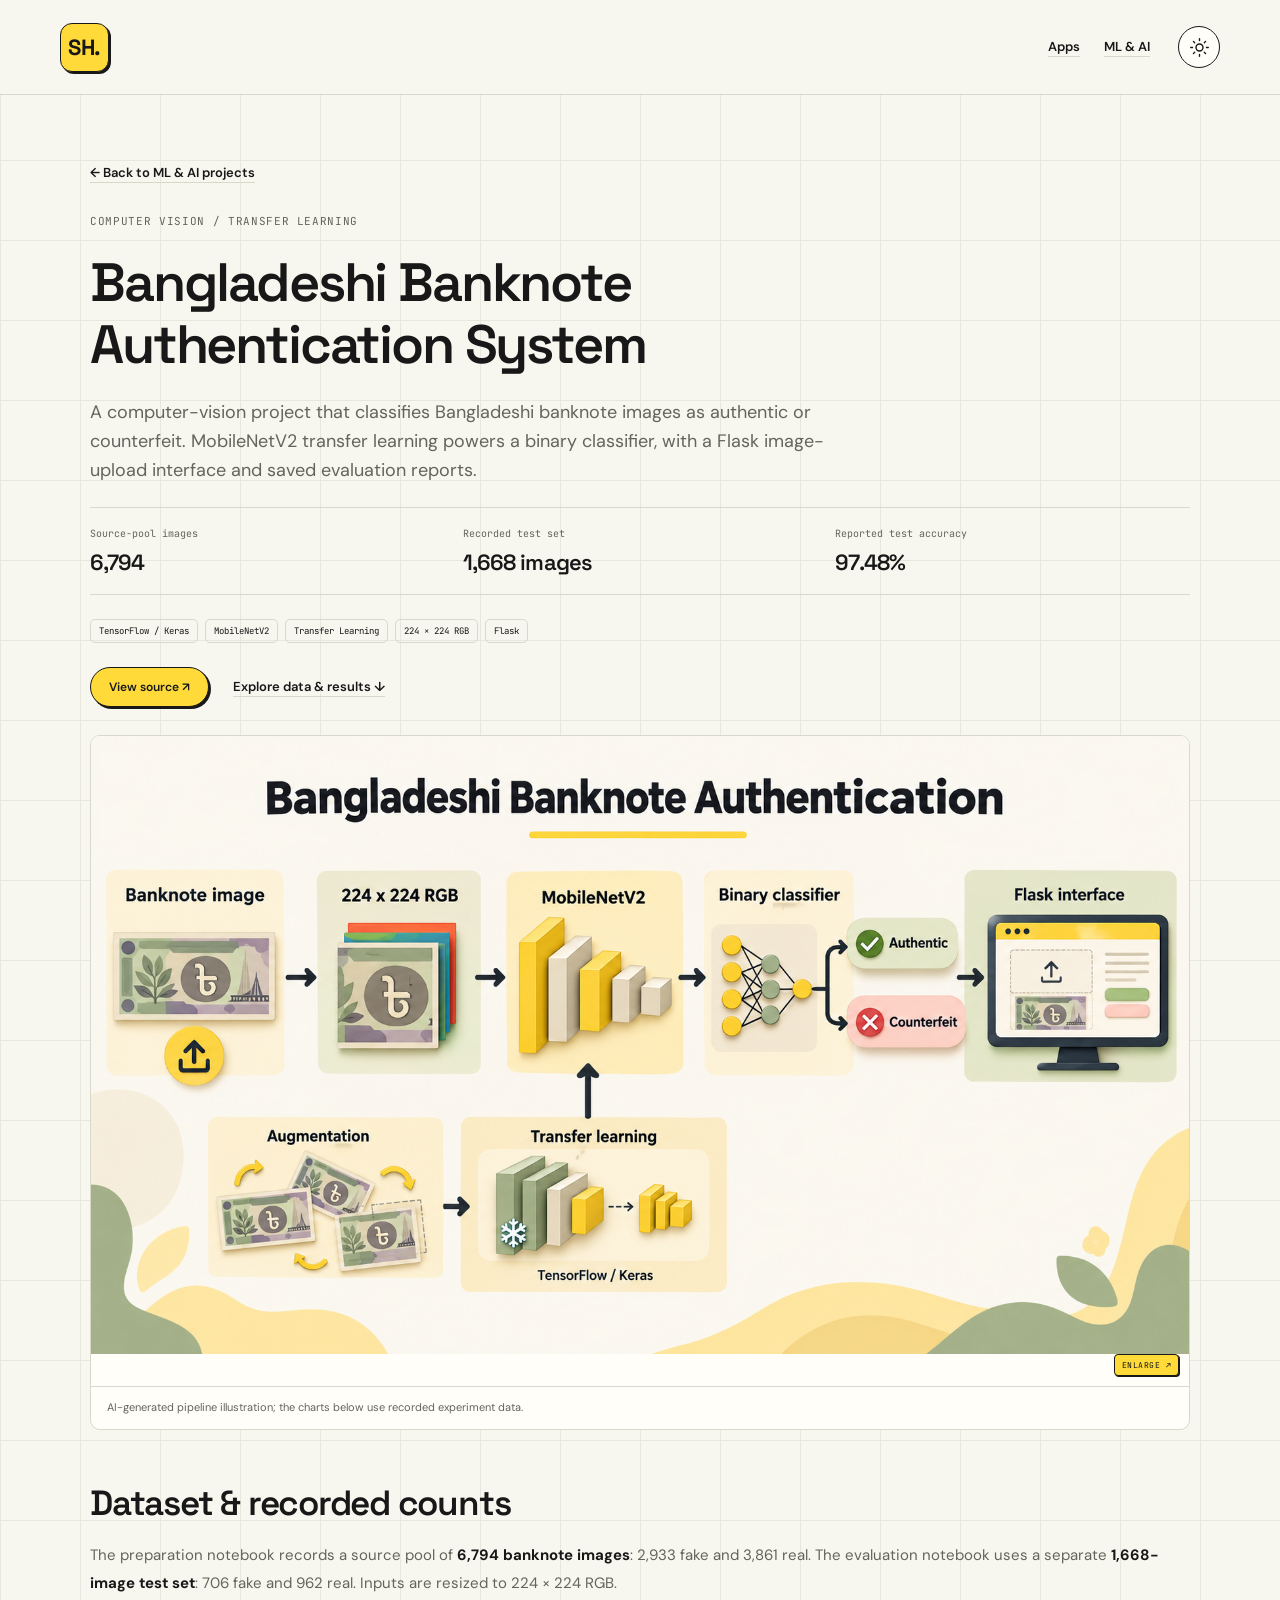
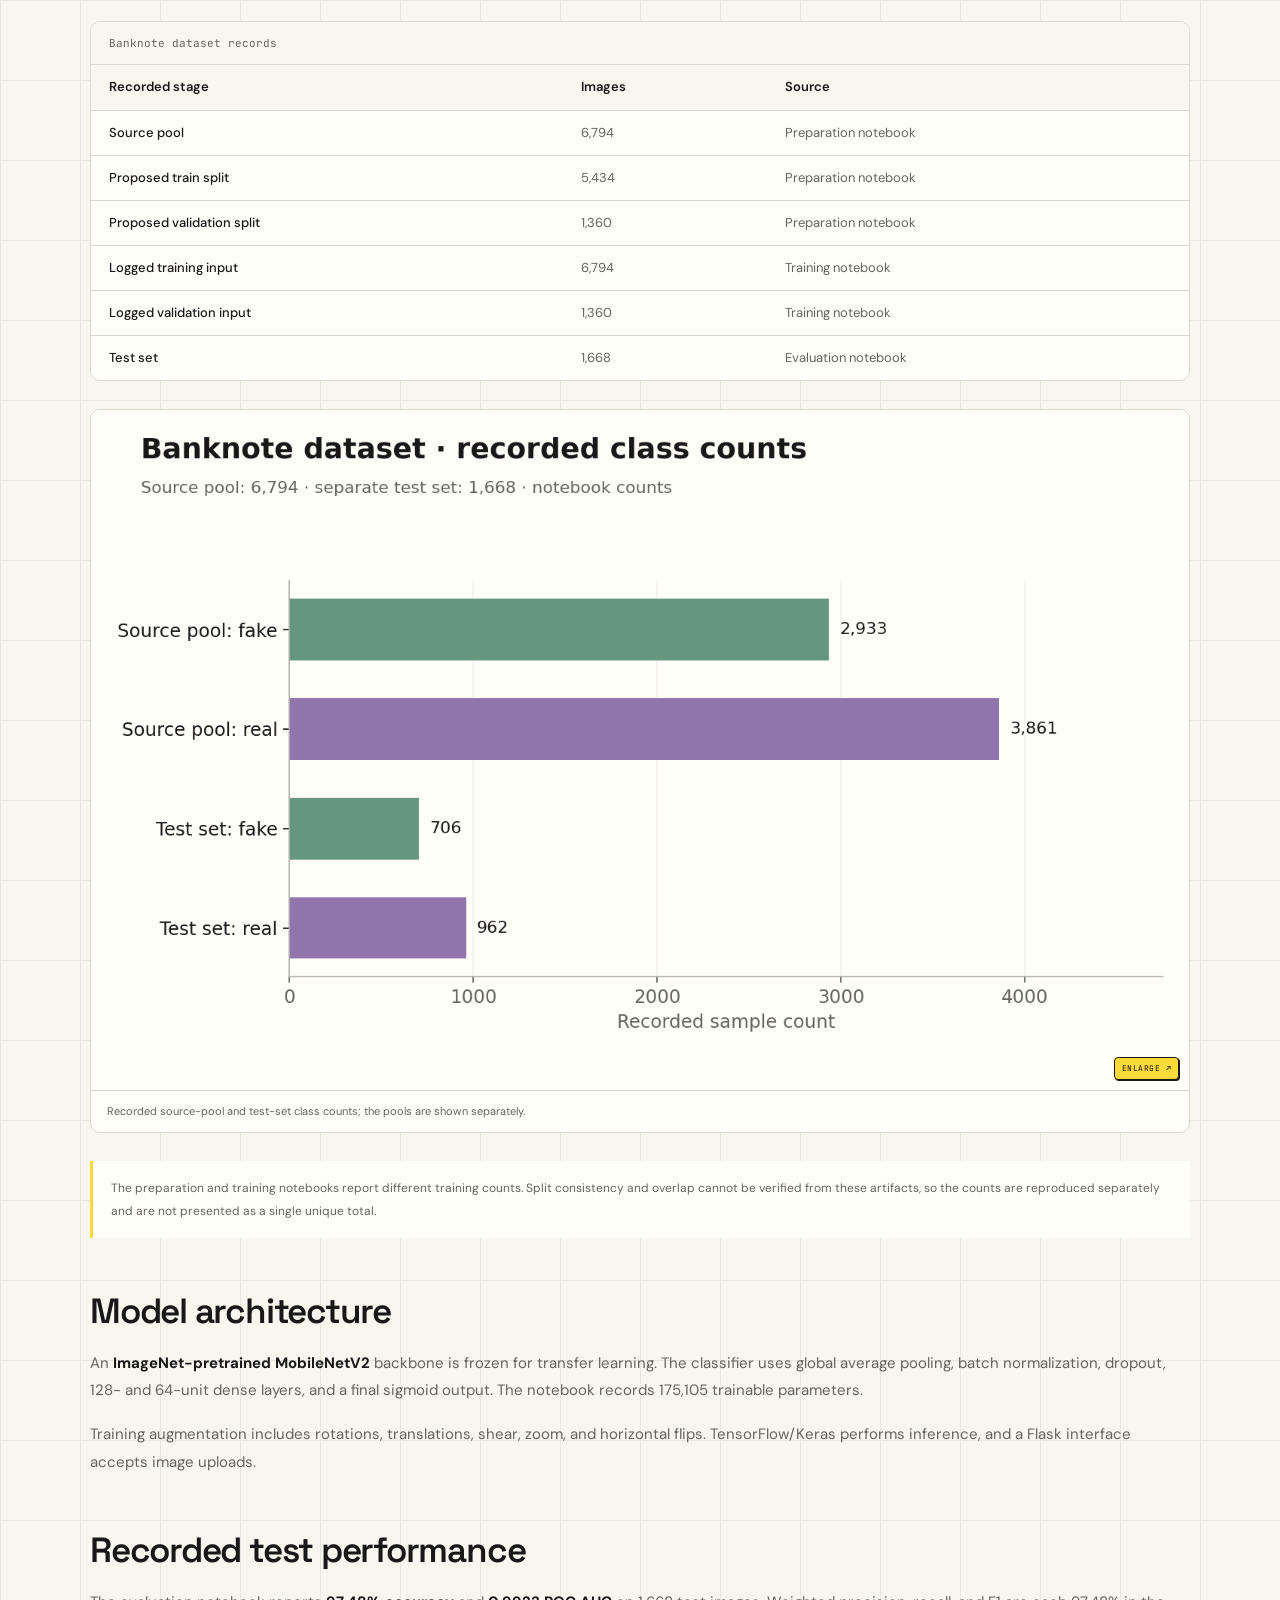
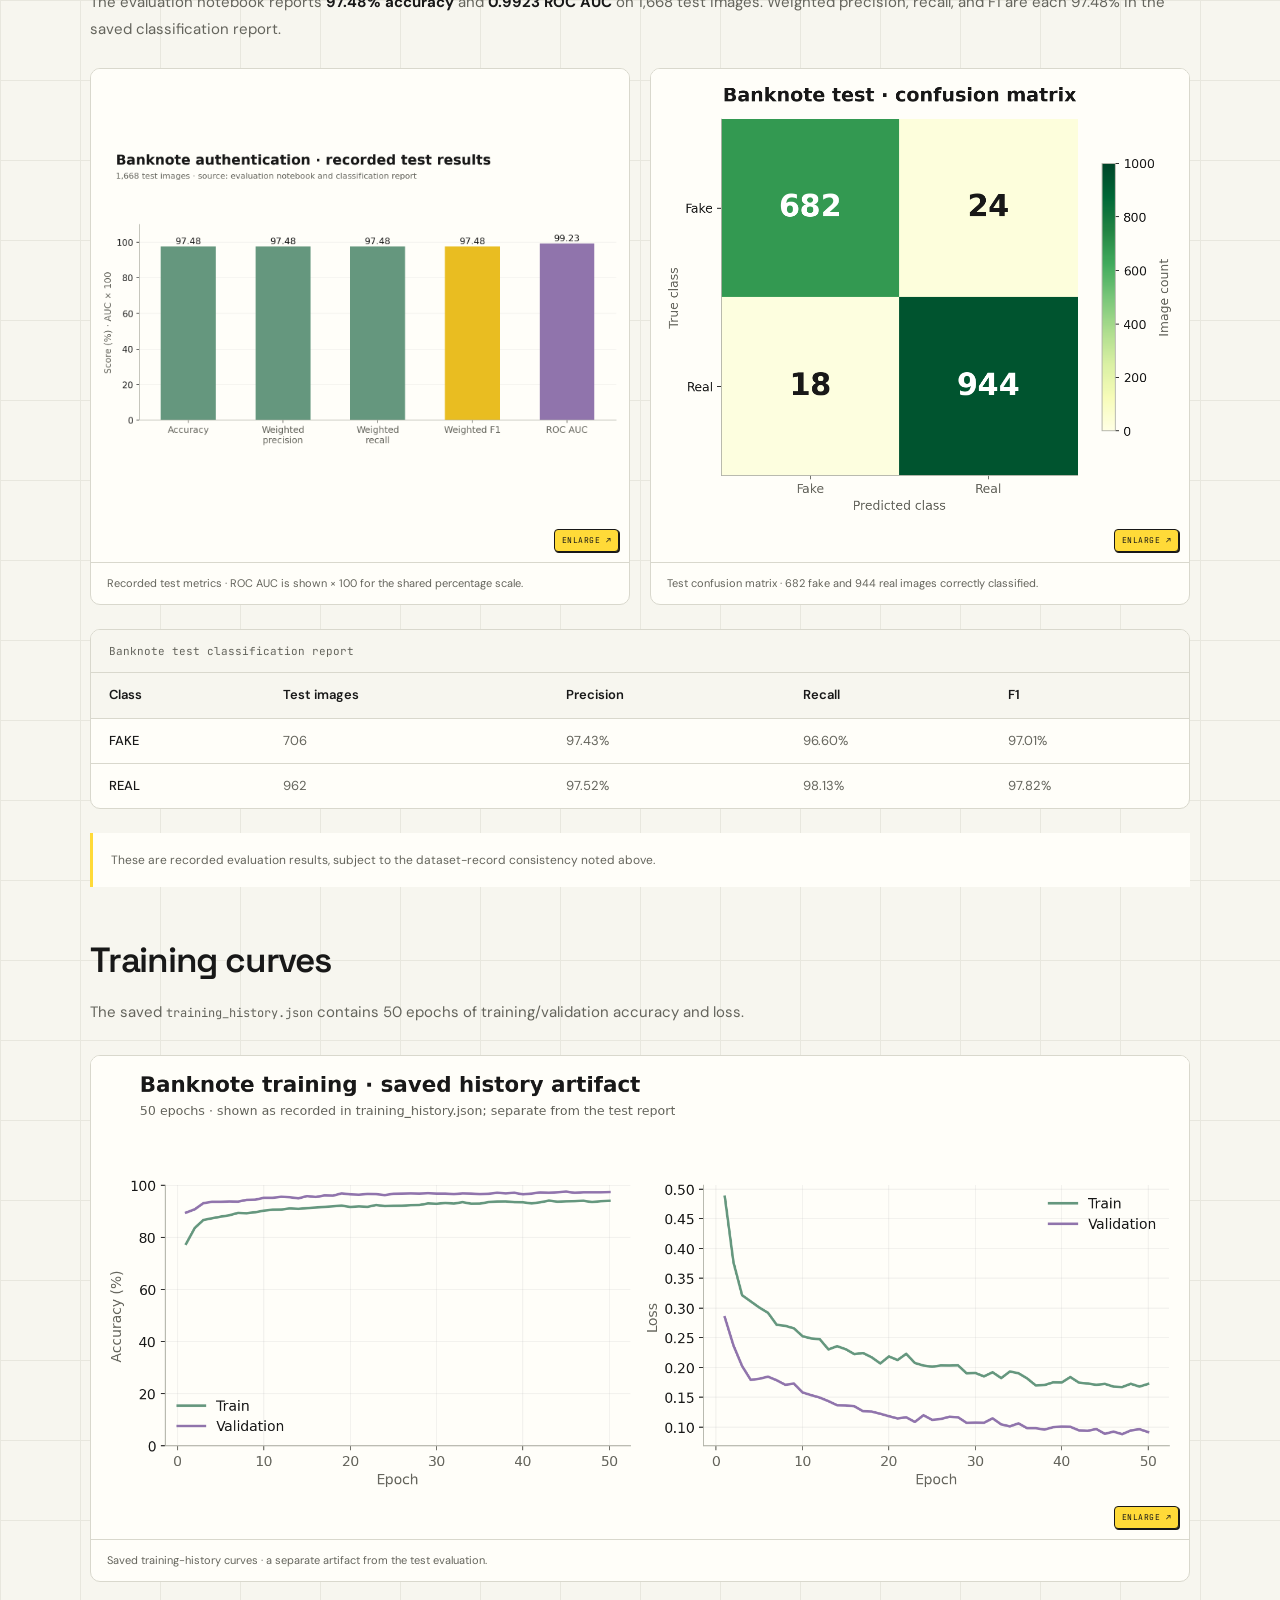
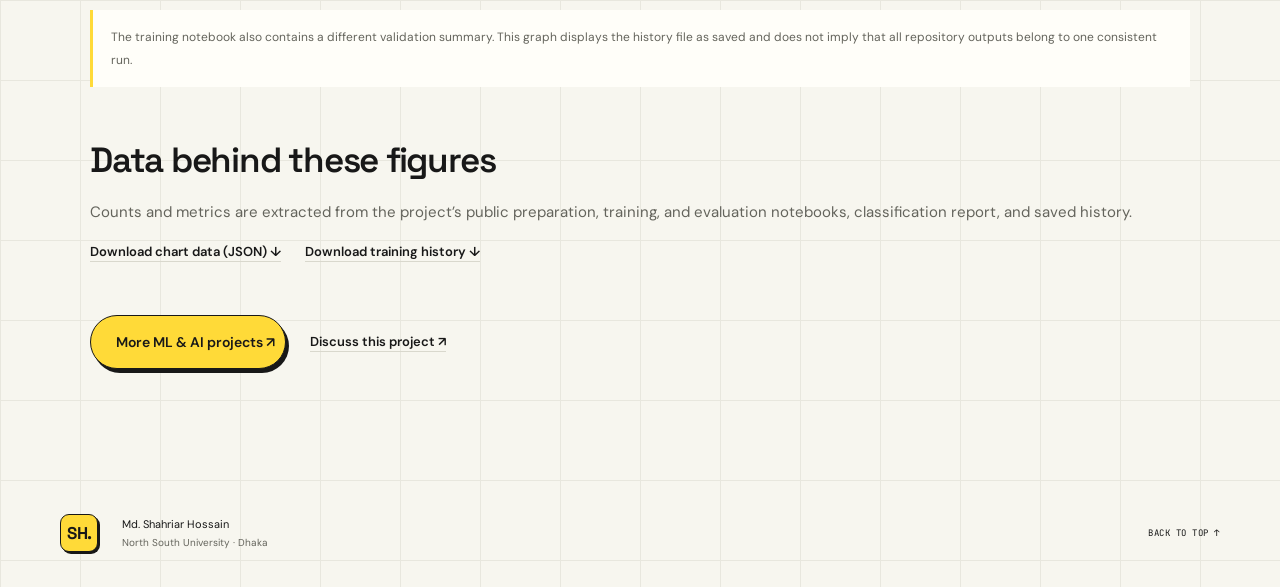
==== projects/banknote-authentication.html @ 75896522 "Separate Apps and ML AI sections and add research charts and pipelines" ====
<!doctype html>
<html lang="en"><head><meta charset="UTF-8"/><meta name="viewport" content="width=device-width, initial-scale=1"/><meta name="theme-color" content="#f7f6ef"/><title>Bangladeshi Banknote Authentication System — Shahriar Hossain</title><meta name="description" content="A computer-vision project that classifies Bangladeshi banknote images as authentic or counterfeit. MobileNetV2 transfer learning powers a binary classifier, with a Flask image-upload interface and saved evaluation reports."/>
<script>try { document.documentElement.dataset.theme = localStorage.getItem('shahriar_portfolio_theme') === 'dark' ? 'dark' : 'light'; } catch { document.documentElement.dataset.theme = 'light'; }</script>
<link rel="preconnect" href="https://fonts.googleapis.com"/><link rel="preconnect" href="https://fonts.gstatic.com" crossorigin/><link href="https://fonts.googleapis.com/css2?family=DM+Sans:wght@400;500;600;700&amp;family=Space+Grotesk:wght@400;500;600;700&amp;family=JetBrains+Mono:wght@400;500&amp;display=swap" rel="stylesheet"/><link rel="stylesheet" href="../styles.css?v=b62952df2559"/><script src="./project-page.js?v=a5abf1762abe" defer></script></head>
<body><a class="skip-link" href="#main">Skip to content</a><header class="site-header"><nav class="nav shell research-nav" aria-label="Project navigation"><a class="brand" href="../index.html" aria-label="Portfolio home">SH<span class="brand-dot">.</span></a><div class="research-nav-links"><a class="text-link" href="../index.html#apps">Apps</a><a class="text-link" href="../index.html#ai-ml">ML &amp; AI</a></div><button class="icon-button theme-toggle" id="themeToggle" type="button" aria-label="Switch to dark theme" aria-pressed="false"><svg class="sun" viewBox="0 0 24 24" aria-hidden="true"><circle cx="12" cy="12" r="4"/><path d="M12 2v2m0 16v2M2 12h2m16 0h2M5 5l1.5 1.5m11 11L19 19M5 19l1.5-1.5m11-11L19 5"/></svg><svg class="moon" viewBox="0 0 24 24" aria-hidden="true"><path d="M20.6 14a9 9 0 0 1-10.5-10.6A9 9 0 1 0 20.6 14Z"/></svg></button></nav></header>
<main id="main" class="shell research-page"><a class="text-link" href="../index.html#banknote-authentication">← Back to ML &amp; AI projects</a><span class="section-index mono research-eyebrow">COMPUTER VISION / TRANSFER LEARNING</span><h1>Bangladeshi Banknote Authentication System</h1><p class="research-lead">A computer-vision project that classifies Bangladeshi banknote images as authentic or counterfeit. MobileNetV2 transfer learning powers a binary classifier, with a Flask image-upload interface and saved evaluation reports.</p><dl class="research-metrics"><div><dt>Source-pool images</dt><dd>6,794</dd></div><div><dt>Recorded test set</dt><dd>1,668 images</dd></div><div><dt>Reported test accuracy</dt><dd>97.48%</dd></div></dl><ul class="tech-tags"><li>TensorFlow / Keras</li><li>MobileNetV2</li><li>Transfer Learning</li><li>224 × 224 RGB</li><li>Flask</li></ul><div class="research-actions"><a class="button button-small button-primary" href="https://github.com/Shahriar811/Bangladeshi-Banknote-authentication-system" target="_blank" rel="noopener noreferrer">View source ↗</a><a class="text-link" href="#results">Explore data &amp; results ↓</a></div>
<figure class="research-figure figure-wide"><button class="figure-preview" type="button" data-preview="../images/projects/research/banknote-generated-pipeline.png" data-preview-kind="chart" data-caption="AI-generated pipeline illustration; the charts below use recorded experiment data." aria-label="Enlarge AI-generated pipeline illustration; the charts below use recorded experiment data."><img src="../images/projects/research/banknote-generated-pipeline.png" width="1672" height="941" alt="AI-generated pipeline illustration; the charts below use recorded experiment data." loading="lazy"/><span class="figure-enlarge mono" aria-hidden="true">ENLARGE ↗</span></button><figcaption>AI-generated pipeline illustration; the charts below use recorded experiment data.</figcaption></figure>
<div id="results"><section class="research-block"><h2>Dataset &amp; recorded counts</h2><p>The preparation notebook records a source pool of <strong>6,794 banknote images</strong>: 2,933 fake and 3,861 real. The evaluation notebook uses a separate <strong>1,668-image test set</strong>: 706 fake and 962 real. Inputs are resized to 224 × 224 RGB.</p><div class="research-table-wrap" role="region" aria-label="Banknote dataset records" tabindex="0"><table class="research-table"><caption>Banknote dataset records</caption><thead><tr><th scope="col">Recorded stage</th><th scope="col">Images</th><th scope="col">Source</th></tr></thead><tbody><tr><th scope="row">Source pool</th><td>6,794</td><td>Preparation notebook</td></tr><tr><th scope="row">Proposed train split</th><td>5,434</td><td>Preparation notebook</td></tr><tr><th scope="row">Proposed validation split</th><td>1,360</td><td>Preparation notebook</td></tr><tr><th scope="row">Logged training input</th><td>6,794</td><td>Training notebook</td></tr><tr><th scope="row">Logged validation input</th><td>1,360</td><td>Training notebook</td></tr><tr><th scope="row">Test set</th><td>1,668</td><td>Evaluation notebook</td></tr></tbody></table></div><figure class="research-figure figure-wide"><button class="figure-preview" type="button" data-preview="../images/projects/research/banknote-dataset-distribution.png" data-preview-kind="chart" data-caption="Recorded source-pool and test-set class counts; the pools are shown separately." aria-label="Enlarge Recorded source-pool and test-set class counts; the pools are shown separately."><img src="../images/projects/research/banknote-dataset-distribution.png" width="1457" height="859" alt="Recorded source-pool and test-set class counts; the pools are shown separately." loading="lazy"/><span class="figure-enlarge mono" aria-hidden="true">ENLARGE ↗</span></button><figcaption>Recorded source-pool and test-set class counts; the pools are shown separately.</figcaption></figure><p class="data-note">The preparation and training notebooks report different training counts. Split consistency and overlap cannot be verified from these artifacts, so the counts are reproduced separately and are not presented as a single unique total.</p></section><section class="research-block"><h2>Model architecture</h2><p>An <strong>ImageNet-pretrained MobileNetV2</strong> backbone is frozen for transfer learning. The classifier uses global average pooling, batch normalization, dropout, 128- and 64-unit dense layers, and a final sigmoid output. The notebook records 175,105 trainable parameters.</p><p>Training augmentation includes rotations, translations, shear, zoom, and horizontal flips. TensorFlow/Keras performs inference, and a Flask interface accepts image uploads.</p></section><section class="research-block"><h2>Recorded test performance</h2><p>The evaluation notebook reports <strong>97.48% accuracy</strong> and <strong>0.9923 ROC AUC</strong> on 1,668 test images. Weighted precision, recall, and F1 are each 97.48% in the saved classification report.</p><div class="research-gallery"><figure class="research-figure"><button class="figure-preview" type="button" data-preview="../images/projects/research/banknote-test-performance.png" data-preview-kind="chart" data-caption="Recorded test metrics · ROC AUC is shown × 100 for the shared percentage scale." aria-label="Enlarge Recorded test metrics · ROC AUC is shown × 100 for the shared percentage scale."><img src="../images/projects/research/banknote-test-performance.png" width="1458" height="859" alt="Recorded test metrics · ROC AUC is shown × 100 for the shared percentage scale." loading="lazy"/><span class="figure-enlarge mono" aria-hidden="true">ENLARGE ↗</span></button><figcaption>Recorded test metrics · ROC AUC is shown × 100 for the shared percentage scale.</figcaption></figure><figure class="research-figure"><button class="figure-preview" type="button" data-preview="../images/projects/research/banknote-confusion-matrix.png" data-preview-kind="chart" data-caption="Test confusion matrix · 682 fake and 944 real images correctly classified." aria-label="Enlarge Test confusion matrix · 682 fake and 944 real images correctly classified."><img src="../images/projects/research/banknote-confusion-matrix.png" width="1064" height="911" alt="Test confusion matrix · 682 fake and 944 real images correctly classified." loading="lazy"/><span class="figure-enlarge mono" aria-hidden="true">ENLARGE ↗</span></button><figcaption>Test confusion matrix · 682 fake and 944 real images correctly classified.</figcaption></figure></div><div class="research-table-wrap" role="region" aria-label="Banknote test classification report" tabindex="0"><table class="research-table"><caption>Banknote test classification report</caption><thead><tr><th scope="col">Class</th><th scope="col">Test images</th><th scope="col">Precision</th><th scope="col">Recall</th><th scope="col">F1</th></tr></thead><tbody><tr><th scope="row">FAKE</th><td>706</td><td>97.43%</td><td>96.60%</td><td>97.01%</td></tr><tr><th scope="row">REAL</th><td>962</td><td>97.52%</td><td>98.13%</td><td>97.82%</td></tr></tbody></table></div><p class="data-note">These are recorded evaluation results, subject to the dataset-record consistency noted above.</p></section><section class="research-block"><h2>Training curves</h2><p>The saved <code>training_history.json</code> contains 50 epochs of training/validation accuracy and loss.</p><figure class="research-figure figure-wide"><button class="figure-preview" type="button" data-preview="../images/projects/research/banknote-training-curves.png" data-preview-kind="chart" data-caption="Saved training-history curves · a separate artifact from the test evaluation." aria-label="Enlarge Saved training-history curves · a separate artifact from the test evaluation."><img src="../images/projects/research/banknote-training-curves.png" width="1938" height="796" alt="Saved training-history curves · a separate artifact from the test evaluation." loading="lazy"/><span class="figure-enlarge mono" aria-hidden="true">ENLARGE ↗</span></button><figcaption>Saved training-history curves · a separate artifact from the test evaluation.</figcaption></figure><p class="data-note">The training notebook also contains a different validation summary. This graph displays the history file as saved and does not imply that all repository outputs belong to one consistent run.</p></section><section class="research-block"><h2>Data behind these figures</h2><p>Counts and metrics are extracted from the project’s public preparation, training, and evaluation notebooks, classification report, and saved history.</p><div class="research-actions"><a class="text-link" href="./data/banknote-results.json" download>Download chart data (JSON) ↓</a><a class="text-link" href="./data/banknote-training_history.json" download>Download training history ↓</a></div></section></div><div class="research-actions"><a class="button button-primary" href="../index.html#ai-ml">More ML &amp; AI projects ↗</a><a class="text-link" href="mailto:mdshahriarhossain08@gmail.com">Discuss this project ↗</a></div></main>
<footer class="site-footer shell"><a class="brand" href="../index.html" aria-label="Portfolio home">SH<span class="brand-dot">.</span></a><p>Md. Shahriar Hossain<br/><span>North South University · Dhaka</span></p><a class="back-top mono" href="#main">BACK TO TOP ↑</a></footer>
<dialog class="image-dialog" id="imageDialog" data-kind="chart" aria-labelledby="previewCaption"><div class="dialog-top"><p id="previewCaption"></p><button class="icon-button" id="closePreview" aria-label="Close image preview">×</button></div><img id="previewImage" alt=""/></dialog></body></html>
---- styles.css ----
:root {
  color-scheme: light;
  --paper: #f7f6ef; --ink: #181818; --muted: #64645c; --surface: #fffef9;
  --line: #d9d8cd; --grid: #e8e7de; --yellow: #ffda38; --shadow: #181818;
  --display: 'Space Grotesk', Arial, sans-serif; --body: 'DM Sans', Arial, sans-serif;
  --mono: 'JetBrains Mono', monospace;
}
:root[data-theme="dark"] { color-scheme: dark; --paper: #181a18; --ink: #f4f3eb; --muted: #b1b2a8; --surface: #22251f; --line: #41453b; --grid: #292d27; --shadow: #060806; }
*, *::before, *::after { box-sizing: border-box; }
html { scroll-behavior: smooth; scroll-padding-top: 100px; }
body { margin: 0; color: var(--ink); font-family: var(--body); background-color: var(--paper); background-image: linear-gradient(var(--grid) 1px, transparent 1px), linear-gradient(90deg, var(--grid) 1px, transparent 1px); background-size: 80px 80px; line-height: 1.6; -webkit-font-smoothing: antialiased; }
body:has(dialog[open]) { overflow: hidden; }
::selection { background: var(--yellow); color: #181818; }
button, input, textarea { font: inherit; }
button, a { -webkit-tap-highlight-color: transparent; }
button { cursor: pointer; color: inherit; }
a { color: inherit; text-decoration: none; }
img { display: block; max-width: 100%; }
h1, h2, h3, p { margin: 0; }
button:focus-visible, a:focus-visible, input:focus-visible, textarea:focus-visible { outline: 3px solid var(--ink); outline-offset: 5px; }
[hidden] { display: none !important; }
.shell { width: min(1160px, calc(100% - 96px)); margin-inline: auto; }
.mono { font-family: var(--mono); font-size: 11px; letter-spacing: .06em; }
.skip-link { position: fixed; top: -100px; left: 20px; padding: 12px 20px; background: var(--yellow); color: #181818; z-index: 1000; }
.skip-link:focus { top: 10px; }
.site-header { position: sticky; top: 0; z-index: 50; background: var(--paper); border-bottom: 1px solid var(--line); }
.nav { min-height: 94px; display: flex; align-items: center; justify-content: space-between; gap: 28px; }
.brand { display: flex; align-items: center; justify-content: center; width: 49px; height: 49px; flex-shrink: 0; background: var(--yellow); color: #181818; border: 1.5px solid #181818; border-radius: 12px; font: 700 22px var(--display); box-shadow: 2px 2px 0 #181818; }
.brand-dot { margin-left: -1px; }
.nav-links { display: flex; gap: 30px; margin-left: auto; }
.nav-links a { font-size: 13px; font-weight: 600; position: relative; }
.nav-links a::after { content: ''; position: absolute; bottom: -6px; left: 0; width: 100%; height: 3px; background: var(--yellow); transform: scaleX(0); transform-origin: left; transition: transform .2s; }
.nav-links a:hover::after, .nav-links a[aria-current]::after { transform: scaleX(1); }
.nav-actions { display: flex; align-items: center; gap: 12px; }
.icon-button { display: grid; place-items: center; border: 1.5px solid var(--ink); background: var(--surface); border-radius: 50%; width: 42px; height: 42px; }
.icon-button:hover { background: var(--yellow); color: #181818; border-color: #181818; }
.icon-button svg { width: 21px; height: 21px; fill: none; stroke: currentColor; stroke-width: 1.6; stroke-linecap: round; stroke-linejoin: round; }
.moon { display: none; }
[data-theme="dark"] .moon { display: block; }
[data-theme="dark"] .sun { display: none; }
.menu-toggle { display: none; }
.button { display: inline-flex; align-items: center; justify-content: space-between; gap: 26px; min-height: 54px; padding: 9px 10px 9px 25px; border: 1.5px solid var(--ink); border-radius: 99px; background: var(--surface); font-size: 14px; font-weight: 600; box-shadow: 3px 4px 0 var(--shadow); transition: transform .2s, box-shadow .2s; }
.button:hover { transform: translate(-1px, -2px); box-shadow: 4px 6px 0 var(--shadow); }
.button:active { transform: translate(2px, 2px); box-shadow: 1px 1px 0 var(--shadow); }
.button-small { min-height: 40px; padding: 8px 18px; font-size: 12px; gap: 20px; box-shadow: 2px 2px 0 var(--shadow); }
.button-primary { background: var(--yellow); color: #181818; border-color: #181818; }
.button-circle { display: grid; place-items: center; width: 34px; height: 34px; border-radius: 50%; background: #181818; color: var(--yellow); font-size: 22px; }
.text-link { display: inline-flex; align-items: center; gap: 10px; font-size: 13px; font-weight: 600; text-decoration: underline; text-decoration-color: var(--line); text-underline-offset: 5px; }
.text-link:hover { text-decoration-color: var(--ink); }
.hero { padding-top: 42px; }
.hero-eyebrow { display: flex; align-items: center; gap: 22px; }
.eyebrow-line { height: 1px; flex: 1; background: var(--line); }
.availability { display: inline-flex; align-items: center; gap: 8px; font-size: 11px; }
.availability i { width: 7px; height: 7px; border-radius: 50%; background: #477848; box-shadow: 0 0 0 3px #47784815; }
.hero-heading-wrap { position: relative; margin-top: 28px; }
h1 { font-family: var(--display); font-size: clamp(68px, 9.55vw, 126px); font-weight: 700; letter-spacing: -.075em; line-height: .98; }
.name-prefix { font-size: .43em; letter-spacing: -.06em; }
.surname { position: relative; z-index: 0; }
.surname svg { position: absolute; z-index: -1; left: 0; bottom: -.06em; width: 100%; height: .18em; fill: none; stroke: var(--yellow); stroke-width: 9; stroke-linecap: round; }
.name-period { color: var(--yellow); }
.hero-sticker { position: absolute; top: 90px; right: 22px; font-size: 15px; line-height: 1.5; transform: rotate(8deg); }
.hero-sticker strong { font-family: Georgia, serif; font-style: italic; font-size: 24px; font-weight: 400; }
.hero-sticker svg { position: absolute; top: 60px; left: 32px; width: 55px; fill: none; stroke: var(--ink); stroke-width: 1.5; stroke-linecap: round; }
.hero-bottom { display: grid; grid-template-columns: 1fr 350px; gap: 70px; align-items: center; padding: 46px 0 34px; }
.hero-lead { font: 400 clamp(23px, 2.7vw, 33px)/1.35 var(--display); letter-spacing: -.035em; }
.hero-lead strong { font-weight: 600; }
.highlight { background: linear-gradient(transparent 65%, var(--yellow) 65%, var(--yellow) 94%, transparent 94%); }
[data-theme="dark"] .highlight { background: linear-gradient(transparent 65%, #847021 65%, #847021 94%, transparent 94%); }
.hero-description { max-width: 545px; margin-top: 20px; font-size: 14px; color: var(--muted); line-height: 1.8; }
.hero-actions { display: flex; align-items: center; gap: 30px; margin-top: 28px; }
.hero-portrait { width: 330px; justify-self: center; position: relative; }
.portrait-frame { padding: 9px 9px 0; background: var(--surface); border: 1.5px solid var(--ink); box-shadow: 5px 5px 0 var(--shadow); transform: rotate(5deg); }
.portrait-frame img { aspect-ratio: 1.08; width: 100%; height: auto; object-fit: cover; object-position: 50% 35%; }
.portrait-caption { display: block; padding: 9px 0 10px; text-align: center; font: 9px var(--mono); }
.portrait-note { display: block; margin-top: 17px; text-align: center; font: italic 17px Georgia, serif; transform: rotate(-3deg); }
.portrait-note span { color: #a28413; margin-left: 5px; font-size: 26px; }
.hero-footer { border-top: 1px solid var(--line); border-bottom: 1px solid var(--line); padding: 24px 0; display: flex; align-items: center; justify-content: space-between; gap: 20px; }
.hero-stats { display: flex; gap: 60px; }
.hero-stats div { display: flex; align-items: center; gap: 14px; }
.hero-stats strong { font: 600 34px var(--display); letter-spacing: -.05em; }
.hero-stats span { font: 9px var(--mono); color: var(--muted); max-width: 70px; }
.scroll-hint { display: flex; align-items: center; gap: 18px; color: var(--muted); font-size: 9px; }
.scroll-hint span { font-size: 23px; color: var(--ink); }
.section { padding-top: 105px; }
.section-heading { display: flex; align-items: flex-end; justify-content: space-between; gap: 30px; margin-bottom: 36px; }
.section-index { display: block; color: var(--muted); margin-bottom: 17px; }
h2 { font: 500 clamp(36px, 4.4vw, 54px)/1.12 var(--display); letter-spacing: -.05em; }
.serif-word { font-family: Georgia, 'Times New Roman', serif; font-style: italic; font-weight: 400; letter-spacing: -.05em; }
.section-heading > p { font-size: 13px; color: var(--muted); padding-bottom: 3px; }
.filter-row { display: flex; justify-content: space-between; align-items: center; gap: 20px; margin-bottom: 28px; }
.project-filters { display: flex; flex-wrap: wrap; gap: 8px; }
.filter { border: 1px solid var(--line); border-radius: 99px; background: var(--paper); padding: 9px 16px; font-size: 12px; }
.filter span { margin-left: 8px; font: 10px var(--mono); }
.filter.active { background: var(--ink); color: var(--paper); border-color: var(--ink); }
.filter:not(.active):hover { border-color: var(--ink); }
.project-count { white-space: nowrap; color: var(--muted); font-size: 10px; }
.project-grid { display: grid; grid-template-columns: repeat(2, minmax(0, 1fr)); gap: 26px; }
.project-card { min-width: 0; border: 1.5px solid var(--ink); border-radius: 17px; overflow: hidden; background: var(--surface); display: flex; flex-direction: column; transition: box-shadow .2s; }
.project-card:hover { box-shadow: 4px 5px 0 var(--shadow); }
.project-copy { padding: 29px; display: flex; flex-direction: column; flex: 1; align-items: flex-start; }
.project-kicker { display: flex; align-items: center; justify-content: space-between; width: 100%; font-size: 9px; color: var(--muted); }
.tag-accent { background: var(--yellow); color: #181818; padding: 3px 7px; border-radius: 3px; }
h3 { font-family: var(--display); letter-spacing: -.04em; font-weight: 600; }
.project-copy h3 { font-size: 31px; margin: 10px 0; line-height: 1.25; }
.project-copy h3 > span { color: #a98a0a; margin-left: 16px; font-size: 30px; }
.project-description { font-size: 13px; line-height: 1.8; color: var(--muted); }
.tech-tags { list-style: none; display: flex; flex-wrap: wrap; gap: 7px; margin: 18px 0 24px; padding: 0; }
.tech-tags li { font: 9px var(--mono); border: 1px solid var(--line); border-radius: 5px; padding: 5px 8px; }
.project-links { display: flex; align-items: center; flex-wrap: wrap; gap: 19px; margin-top: auto; width: 100%; }
.download-size { font-size: 9px; color: var(--muted); margin-left: auto; }
.project-copy > .text-link { margin-top: auto; }
.project-stage { height: 340px; position: relative; overflow: hidden; border-bottom: 1.5px solid var(--ink); color: #181818; display: flex; align-items: center; justify-content: center; }
.stage-label { position: absolute; top: 20px; left: 24px; font-size: 9px; z-index: 2; }
.stage-footnote { position: absolute; bottom: 17px; left: 24px; font-size: 9px; z-index: 2; }
.featured-project { grid-column: 1 / -1; display: grid; grid-template-columns: 1.18fr 1fr; }
.featured-project .project-copy { padding: 38px; }
.featured-project .project-copy h3 { font-size: 43px; }
.project-subtitle { font: 500 19px var(--display); margin-bottom: 14px; letter-spacing: -.03em; }
.featured-project .project-stage { height: 100%; min-height: 380px; border-bottom: 0; border-left: 1.5px solid var(--ink); }
.small-note { font-size: 8px; color: var(--muted); }
.solvix-stage { background: #efdf91; background-image: radial-gradient(#18181820 1px, transparent 1px); background-size: 15px 15px; }
.solvix-stage .phone-pair { margin-top: 0; }
.adda-stage { background: #dfe7dc; }.aura-stage { background: #e7dff0; }
.phone-pair { position: relative; width: 280px; height: 310px; margin-top: 65px; }
.phone { position: absolute; width: 142px; padding: 4px; border: 2px solid #181818; border-radius: 23px; background: #181818; box-shadow: 8px 10px 14px #0002; transition: transform .25s; }
.phone img { width: 100%; height: auto; aspect-ratio: 1080 / 2340; object-fit: cover; border-radius: 17px; }
.phone-back { left: 15px; top: 6px; transform: rotate(-9deg); }.phone-front { right: 10px; top: -10px; transform: rotate(8deg); }
.phone-back:hover { transform: rotate(-9deg) translateY(-8px); }.phone-front:hover { transform: rotate(8deg) translateY(-8px); }
.cinelog-stage { background: #efb38e; }
.life-stage { background: #dce4ec; }
.mobility-project { grid-column: 1 / -1; display: grid; grid-template-columns: 1fr 1.18fr; }
.mobility-project .project-stage { height: 100%; min-height: 380px; border-bottom: 0; border-right: 1.5px solid var(--ink); }
.mobility-stage { background: #e0e5c9; background-image: linear-gradient(30deg, transparent 47%, #f8f7ee 48%, #f8f7ee 51%, transparent 52%), linear-gradient(90deg, transparent 47%, #f8f7ee 48%, #f8f7ee 51%, transparent 52%); background-size: 90px 90px; }
.work-note { font-size: 8px; margin-top: 20px; color: var(--muted); }
.about-section { border-bottom: 1px solid var(--line); padding-bottom: 85px; }.asterisk { font-size: 100px; line-height: 1; color: #b19625; }
.about-layout { display: grid; grid-template-columns: 1.25fr 1fr; gap: 90px; align-items: start; }
.about-copy p { font-size: 14px; line-height: 1.85; color: var(--muted); margin-bottom: 18px; }.about-copy strong { color: var(--ink); font-weight: 500; }
.about-copy .about-lead { color: var(--ink); font: 500 23px/1.45 var(--display); letter-spacing: -.03em; }
.about-note { background: #eee7cb; color: #181818; padding: 32px; border: 1.5px solid #181818; box-shadow: 4px 5px 0 var(--shadow); transform: rotate(2deg); position: relative; }
.about-note::before { content: ''; position: absolute; top: -12px; left: 40%; width: 80px; height: 24px; background: #ffda3880; transform: rotate(-5deg); }.about-note > .mono { font-size: 10px; }.about-note dl { margin: 16px 0 26px; }
.about-note dl > div { border-bottom: 1px solid #18181825; padding: 12px 0; }.about-note dt { font: 9px var(--mono); color: #66634e; margin-bottom: 3px; }.about-note dd { margin: 0; font-size: 13px; font-weight: 500; }.note-signature { font: italic 17px Georgia, serif; }
.skill-list { border-top: 1px solid var(--ink); }.skill-row { display: grid; grid-template-columns: 285px 1fr; gap: 35px; border-bottom: 1px solid var(--line); padding: 25px 0; align-items: start; }
.skill-row h3 { font-size: 17px; }.skill-row h3 .mono { margin-right: 18px; color: var(--muted); font-size: 10px; }.skill-row > div { display: flex; flex-wrap: wrap; gap: 8px; }.skill-row > div > span { padding: 5px 11px; font-size: 12px; border: 1px solid var(--line); background: var(--surface); border-radius: 5px; }
.journey-list { border-top: 1px solid var(--ink); }.journey-item { display: grid; grid-template-columns: 165px 1fr auto; gap: 32px; padding: 28px 0; border-bottom: 1px solid var(--line); }.journey-date { color: var(--muted); padding-top: 3px; font-size: 10px; }.journey-type { font-size: 9px; color: var(--muted); }.journey-item h3 { font-size: 20px; margin: 7px 0; }.journey-item p { font-size: 13px; color: var(--muted); max-width: 590px; }.journey-symbol { font-size: 28px; }.grade { background: var(--surface); padding: 6px 9px; border: 1px solid var(--line); border-radius: 5px; height: fit-content; font-size: 9px; }
.contact-section { margin-top: 100px; padding: 45px; border: 1.5px solid var(--ink); border-radius: 18px; background: var(--surface); box-shadow: 5px 5px 0 var(--shadow); }.contact-layout { display: grid; grid-template-columns: 1.15fr 1fr; gap: 60px; margin-top: 28px; }.contact-layout h2 { position: relative; font-size: clamp(38px, 4.5vw, 55px); }.contact-star { display: inline-block; font-size: 44px; color: #b19625; margin-left: 5px; }.contact-intro { font-size: 14px; line-height: 1.8; color: var(--muted); margin: 22px 0 25px; max-width: 375px; }.contact-email { font: 500 16px var(--display); display: block; overflow-wrap: anywhere; }
.copy-button { border: 0; padding: 0; margin-top: 12px; background: none; color: var(--muted); font-size: 10px; }.copy-button:hover { color: var(--ink); }.contact-socials { display: flex; flex-wrap: wrap; gap: 18px; margin-top: 35px; }.contact-socials a { font-size: 12px; }
.contact-socials { align-items: center; }
.contact-form { display: flex; flex-direction: column; align-items: flex-start; }.contact-form h3 { display: flex; justify-content: space-between; width: 100%; font-size: 20px; margin-bottom: 22px; }.contact-form label { font-size: 11px; font-weight: 500; margin-bottom: 6px; }.contact-form input, .contact-form textarea { width: 100%; border: 0; border-bottom: 1px solid var(--line); border-radius: 0; padding: 8px 0 12px; color: var(--ink); font-size: 12px; background: transparent; margin-bottom: 20px; }.contact-form textarea { resize: vertical; min-height: 95px; }.contact-form ::placeholder { color: var(--muted); opacity: 1; }.contact-form .button { min-height: 47px; font-size: 12px; }.contact-form .button-circle { height: 28px; width: 28px; font-size: 19px; }.form-note { font-size: 10px; color: var(--muted); margin-top: 13px; }
.site-footer { display: flex; align-items: center; gap: 24px; padding: 65px 0 35px; }.site-footer .brand { width: 38px; height: 38px; font-size: 17px; border-radius: 9px; }.site-footer p { font-size: 11px; line-height: 1.7; }.site-footer p > span { color: var(--muted); font-size: 10px; }.back-top { margin-left: auto; font-size: 9px; }
.toast { position: fixed; bottom: 24px; left: 50%; transform: translate(-50%, 15px); opacity: 0; pointer-events: none; padding: 12px 22px; background: var(--ink); color: var(--paper); border: 1px solid var(--yellow); border-radius: 99px; max-width: calc(100% - 32px); width: max-content; font-size: 12px; z-index: 100; transition: opacity .2s, transform .2s; }.toast.show { opacity: 1; transform: translate(-50%, 0); }
.image-dialog { border: 1.5px solid var(--ink); border-radius: 15px; background: var(--paper); color: var(--ink); width: min(500px, calc(100% - 32px)); max-height: 92dvh; padding: 18px; }.image-dialog::backdrop { background: #000b; backdrop-filter: blur(4px); }.dialog-top { display: flex; justify-content: space-between; align-items: center; gap: 20px; margin-bottom: 12px; font-size: 13px; }.dialog-top button { font-size: 25px; flex-shrink: 0; }.image-dialog > img { max-height: 74dvh; width: auto; margin: auto; border-radius: 10px; }
@media (min-width: 1400px) { h1 { font-size: 134px; } }
@media (max-width: 1050px) {
  .shell { width: calc(100% - 64px); }.nav-links { gap: 20px; }.nav { gap: 20px; }
  .hero-sticker { right: 5px; top: 65px; }.hero-bottom { gap: 35px; grid-template-columns: 1fr 280px; }.hero-portrait { width: 250px; }
  .hero-stats { gap: 30px; }.hero-stats div { gap: 10px; }.about-layout { gap: 50px; }.contact-layout { gap: 30px; }.contact-section { padding: 32px; }
  .project-copy { padding: 24px; }.featured-project .project-copy { padding: 28px; }.project-links { gap: 15px; }.download-size { width: 100%; margin-left: 0; }
}
@media (max-width: 800px) {
  .nav-links { position: absolute; top: 82px; left: 32px; right: 32px; display: none; flex-direction: column; gap: 0; padding: 16px; border: 1.5px solid var(--ink); border-radius: 12px; box-shadow: 4px 4px 0 var(--shadow); background: var(--surface); }.nav-links.open { display: flex; }.nav-links a { padding: 12px; }.nav-links a::after { bottom: 4px; width: 30px; left: 12px; }
  .menu-toggle { display: flex; flex-direction: column; justify-content: center; gap: 5px; border-radius: 10px; }.menu-toggle > span { height: 1.5px; width: 17px; background: currentColor; transition: transform .2s; }.menu-toggle[aria-expanded="true"] > span:first-child { transform: translateY(3.25px) rotate(45deg); }.menu-toggle[aria-expanded="true"] > span:last-child { transform: translateY(-3.25px) rotate(-45deg); }
  .nav { min-height: 80px; }.hero { padding-top: 32px; }.hero-sticker { display: none; }
  .hero-bottom { grid-template-columns: 1fr 220px; gap: 25px; }.hero-portrait { width: 200px; }.portrait-caption { font-size: 8px; }.portrait-note { font-size: 14px; }
  .hero-lead { font-size: 24px; }.hero-description { font-size: 13px; }.desktop-break { display: none; }.hero-actions { gap: 24px; }.hero-actions .button { font-size: 12px; gap: 12px; padding-left: 18px; }
  .hero-stats { gap: 35px; }.hero-stats div { flex-direction: column; align-items: flex-start; gap: 0; }.hero-stats span { max-width: none; font-size: 8px; }
  .section { padding-top: 75px; }.section-heading > p { max-width: 200px; font-size: 12px; }.project-grid { gap: 20px; }
  .featured-project { grid-template-columns: 1fr; }.featured-project .project-stage { min-height: 320px; border-left: 0; border-top: 1.5px solid var(--ink); }.featured-project .project-copy h3 { font-size: 38px; }
  .project-stage { height: 285px; }.phone-pair { transform: scale(.85); }.project-copy { padding: 22px; }.project-copy h3 { font-size: 27px; }.project-links .button { padding: 7px 13px; }.project-description { font-size: 12px; }.tech-tags { gap: 5px; }.tech-tags li { font-size: 8px; }.project-links .text-link { font-size: 12px; }
  .mobility-project { grid-template-columns: 1fr 1fr; }.mobility-project .project-stage { min-height: 350px; }
  .about-layout { grid-template-columns: 1fr; gap: 36px; }.about-note { width: min(100% - 12px, 450px); margin-left: 6px; }.about-section { padding-bottom: 60px; }.asterisk { font-size: 80px; }
  .skill-row { grid-template-columns: 210px 1fr; gap: 20px; }.skill-row h3 { font-size: 15px; }.skill-row h3 .mono { margin-right: 10px; }
  .journey-item { grid-template-columns: 115px 1fr; gap: 18px; }.journey-symbol { display: none; }.grade { grid-column: 2; justify-self: start; }
  .contact-section { margin-top: 75px; padding: 28px; }.contact-layout { grid-template-columns: 1fr; gap: 45px; }.contact-intro { max-width: 100%; }.contact-form { border-top: 1px solid var(--line); padding-top: 30px; }.contact-layout h2 { font-size: 49px; }
}
@media (max-width: 600px) {
  .shell { width: calc(100% - 40px); }.nav { min-height: 76px; gap: 12px; }.brand { width: 40px; height: 40px; font-size: 19px; border-radius: 10px; }.nav-actions { gap: 9px; }.icon-button { width: 36px; height: 36px; }.resume-link { min-height: 36px; padding: 7px 13px; font-size: 11px; gap: 12px; }.nav-links { left: 20px; right: 20px; top: 72px; }
  .hero-eyebrow { flex-wrap: wrap; gap: 12px; justify-content: space-between; }.hero-eyebrow > .mono { font-size: 9px; }.availability { font-size: 9px; }.eyebrow-line { display: none; }
  .hero-heading-wrap { margin-top: 32px; }h1 { font-size: clamp(47px, 12vw, 68px); letter-spacing: -.075em; }.name-prefix { font-size: .42em; }
  .hero-bottom { display: flex; flex-direction: column; align-items: flex-start; padding-top: 32px; gap: 30px; }.hero-lead { font-size: 25px; }.hero-description { font-size: 13px; margin-top: 16px; }.hero-actions { margin-top: 24px; }
  .hero-portrait { display: flex; align-items: center; gap: 24px; width: 100%; }.portrait-frame { width: min(58%, 200px); flex-shrink: 0; transform: rotate(-4deg); }.portrait-note { flex: 1; min-width: 0; max-width: 145px; font-size: 18px; margin-top: 0; text-align: left; }.portrait-note span { display: block; font-size: 37px; margin-top: 7px; }.portrait-caption { font-size: 7px; }
  .hero-footer { padding: 20px 0; }.hero-stats { gap: 26px; }.hero-stats strong { font-size: 30px; }.hero-stats span { font-size: 7px; }.scroll-hint { font-size: 0; gap: 0; }.scroll-hint span { font-size: 23px; }
  .section { padding-top: 64px; }h2 { font-size: 36px; }.section-heading { display: block; margin-bottom: 28px; }.section-heading > p { margin-top: 16px; max-width: none; }.section-index { font-size: 9px; margin-bottom: 13px; }
  .filter-row { display: block; }.project-count { display: block; margin-top: 12px; }.project-filters { gap: 6px; }.filter { padding: 8px 11px; font-size: 10px; }.filter span { font-size: 8px; margin-left: 4px; }
  .project-grid { grid-template-columns: 1fr; }.project-card { border-radius: 13px; }.featured-project .project-copy { padding: 24px; }.featured-project .project-stage { min-height: 320px; }.project-stage { height: 320px; }.phone-pair { transform: scale(.95); }.project-copy { padding: 24px; }.project-copy h3 { font-size: 29px; }.project-description { font-size: 13px; }.project-kicker { font-size: 8px; }.small-note { font-size: 7px; }.project-links { gap: 16px; }.download-size { width: auto; margin-left: auto; }
  .mobility-project { display: flex; }.mobility-project .project-stage { min-height: 320px; border-right: 0; border-bottom: 1.5px solid var(--ink); }.stage-label, .stage-footnote { left: 20px; font-size: 8px; }.work-note { font-size: 7px; line-height: 1.8; }
  .about-section .section-heading { position: relative; }.asterisk { position: absolute; right: 0; top: 40px; font-size: 60px; }.about-copy .about-lead { font-size: 22px; }.about-copy p { font-size: 13px; }.about-note { padding: 26px; }
  .skill-row { grid-template-columns: 1fr; gap: 16px; padding: 21px 0; }.skill-row > div > span { font-size: 11px; padding: 5px 9px; }.skill-row h3 { font-size: 17px; }
  .journey-item { grid-template-columns: 1fr; gap: 9px; padding: 23px 0; }.journey-date { font-size: 9px; }.journey-item h3 { font-size: 19px; }.journey-item p { font-size: 12px; }.grade { grid-column: 1; margin-top: 5px; }
  .contact-section { padding: 25px 21px; margin-top: 64px; }.contact-layout { margin-top: 22px; }.contact-layout h2 { font-size: 38px; }.contact-star { font-size: 30px; }.contact-email { font-size: 14px; }.contact-socials { gap: 16px; margin-top: 28px; }.contact-intro { font-size: 13px; }.contact-form h3 { font-size: 19px; }
  .site-footer { flex-wrap: wrap; padding: 45px 0 28px; gap: 18px; }.site-footer p { font-size: 10px; }.back-top { width: 100%; margin: 0; text-align: right; font-size: 8px; }
}
/* Use one reading column on phones, including wider landscape layouts. */
@media (max-width: 700px) {
  .project-grid { grid-template-columns: minmax(0, 1fr); }
  .mobility-project { display: flex; }
  .mobility-project .project-stage { height: 360px; min-height: 360px; border-right: 0; border-bottom: 1.5px solid var(--ink); }
  .project-copy, .contact-layout > *, .hero-intro { min-width: 0; }
}
@media (max-width: 600px) {
  html { scroll-padding-top: 92px; }
  .nav { min-height: 80px; }
  .nav-actions { gap: 8px; margin-left: auto; }
  .nav .brand, .nav .icon-button { width: 44px; height: 44px; }
  .resume-link { min-height: 44px; padding-inline: 13px; }
  .nav-links { top: 78px; }
  .hero-eyebrow { justify-content: flex-start; column-gap: 20px; row-gap: 8px; }
  .hero-bottom { gap: 28px; }
  .hero-portrait { display: grid; grid-template-columns: minmax(0, 1.2fr) minmax(0, .8fr); gap: 24px; align-items: center; }
  .portrait-frame { width: 100%; max-width: 225px; transform: none; }
  .portrait-note { width: 100%; max-width: none; transform: none; }
  .hero-intro { width: 100%; }
  .hero-lead { font-size: clamp(23px, 6vw, 29px); }
  .hero-actions { display: grid; grid-template-columns: minmax(0, 1fr) auto; gap: 18px; align-items: center; }
  .hero-actions .button { min-height: 48px; width: 100%; }
  .hero-actions .text-link { min-height: 44px; }
  .hero-footer { display: block; }
  .hero-stats { display: grid; grid-template-columns: repeat(3, minmax(0, 1fr)); gap: 12px; }
  .hero-stats span { font-size: 8px; line-height: 1.6; }
  .scroll-hint { display: none; }
  h2 { font-size: clamp(32px, 8.5vw, 40px); }
  .project-filters { display: grid; grid-template-columns: repeat(2, minmax(0, 1fr)); gap: 8px; }
  .filter { min-height: 44px; font-size: 12px; padding: 9px 12px; }
  .project-stage { height: 360px; }
  .phone-pair { width: min(250px, calc(100% - 32px)); height: 280px; margin-top: 0; transform: none; }
  .phone { width: clamp(105px, 31vw, 118px); }
  .phone-back { left: 10px; top: 6px; transform: rotate(-6deg); }
  .phone-front { right: 10px; top: 0; transform: rotate(6deg); }
  .phone-back:hover { transform: rotate(-6deg); }
  .phone-front:hover { transform: rotate(6deg); }
  .project-copy, .featured-project .project-copy { padding: 22px; }
  .project-links { display: grid; grid-template-columns: minmax(0, 1fr) minmax(0, 1fr); gap: 12px; align-items: center; }
  .project-links .button { width: 100%; min-height: 44px; padding-inline: 11px; justify-content: center; gap: 9px; }
  .project-links .text-link { min-height: 44px; gap: 6px; }
  .download-size, .small-note { grid-column: 1 / -1; width: 100%; margin-left: 0; font-size: 9px; }
  .about-note { width: 100%; margin-left: 0; transform: none; }
  .about-section .asterisk { display: none; }
  .contact-section { padding: 25px 22px; }
  .contact-layout { gap: 32px; }
  .contact-email { font-size: clamp(12px, 3.5vw, 16px); line-height: 1.7; }
  .contact-socials { gap: 4px 16px; }
  .contact-socials .text-link { min-height: 44px; }
  .contact-form h3 { gap: 12px; }
  .contact-form label { font-size: 12px; }
  .contact-form input, .contact-form textarea { font-size: 16px; }
  .contact-form .button { width: 100%; min-height: 48px; }
  .form-note { font-size: 11px; }
  .site-footer { display: grid; grid-template-columns: 38px minmax(0, 1fr); gap: 16px; }
  .back-top { grid-column: 1 / -1; text-align: left; min-height: 44px; display: flex; align-items: center; }
}
/* Keep the portrait beside the entire introduction, so it is visible on arrival. */
@media (min-width: 801px) {
  .hero { display: grid; grid-template-columns: minmax(0, 1fr) 350px; column-gap: 60px; }
  .hero-eyebrow, .hero-footer { grid-column: 1 / -1; }
  .hero-heading-wrap { grid-column: 1; grid-row: 2; }
  .hero h1 { font-size: clamp(68px, 8.25vw, 118px); }
  .hero-sticker { display: none; }
  .hero-bottom { display: contents; }
  .hero-intro { grid-column: 1; grid-row: 3; padding-top: 32px; padding-bottom: 36px; }
  .hero-portrait { grid-column: 2; grid-row: 2 / 4; align-self: center; }
}
@media (min-width: 801px) and (max-width: 1050px) {
  .hero { grid-template-columns: minmax(0, 1fr) 280px; column-gap: 35px; }
}
@media (min-width: 801px) and (max-height: 850px) {
  .hero { padding-top: 24px; }
  .hero-heading-wrap { margin-top: 20px; }
  .hero h1 { font-size: clamp(68px, min(8.25vw, 14vh), 118px); }
  .hero-intro { padding-top: 26px; padding-bottom: 28px; }
  .hero-description { margin-top: 16px; }
  .hero-actions { margin-top: 22px; }
}
@media (max-width: 600px) {
  .hero-portrait { order: -1; }
}
/* Research projects share the portfolio's card and illustration language. */
.research-project .project-copy h3 { font-size: clamp(23px, 2.4vw, 29px); text-wrap: balance; }
.research-project .project-kicker { flex-wrap: wrap; gap: 10px; }
.research-illustration { width: min(440px, calc(100% - 32px)); height: auto; }
.ids-project { grid-column: 1 / -1; display: grid; grid-template-columns: 1.18fr 1fr; }
.ids-project .project-copy { padding: 38px; }
.ids-project .project-stage { height: 100%; min-height: 380px; border-bottom: 0; border-left: 1.5px solid var(--ink); }
.ids-project .project-subtitle { margin-top: 4px; font-size: 17px; }
.ids-stage { background: #d8e8df; background-image: radial-gradient(#18181817 1px, transparent 1px); background-size: 16px 16px; }
.retinal-stage { background: #e4def0; }
.banknote-stage { background: #efdfbd; }
.research-page { padding-top: 64px; padding-bottom: 80px; max-width: 960px; }
.research-page h1 { font: 600 clamp(30px, 4.8vw, 54px)/1.15 var(--display); letter-spacing: -.04em; margin: 22px 0; text-wrap: balance; }
.research-page .research-lead { max-width: 760px; font-size: 18px; color: var(--muted); }
.research-page .tech-tags { margin: 24px 0; }
.research-banner { margin: 32px 0; padding: 24px; background: #d8e8df; border: 1.5px solid var(--ink); border-radius: 17px; color: #181818; }
.research-banner img { width: min(580px, 100%); margin: auto; }
.research-banner figcaption { text-align: center; margin-top: 16px; }
.research-detail-grid { display: grid; grid-template-columns: repeat(2, minmax(0, 1fr)); gap: 24px; margin: 36px 0; }
.research-detail { background: var(--surface); border: 1px solid var(--line); border-radius: 13px; padding: 28px; }
.research-detail h2 { font: 600 24px/1.3 var(--display); letter-spacing: -.02em; margin-bottom: 14px; }
.research-detail p { font-size: 14px; color: var(--muted); }
.research-detail p + p { margin-top: 12px; }
.research-page .research-actions { display: flex; flex-wrap: wrap; gap: 24px; align-items: center; }
@media (max-width: 800px) {
  .ids-project { display: flex; }
  .ids-project .project-copy { padding: 24px; }
  .ids-project .project-stage { min-height: 320px; border-left: 0; border-top: 1.5px solid var(--ink); }
  .research-project .project-copy h3 { font-size: 25px; }
}
@media (max-width: 600px) {
  .research-project .project-links { grid-template-columns: minmax(0, 1fr); }
  .ids-project .project-copy { padding: 22px; }
  .research-project .stage-footnote { font-size: 7px; letter-spacing: .02em; }
  .research-page { padding-top: 32px; }
  .research-detail-grid { grid-template-columns: 1fr; gap: 16px; }
  .research-detail { padding: 22px; }
  .research-banner { margin-inline: 0; padding: 12px; }
  .research-banner figcaption { font-size: 9px; }
}
/* Dedicated app and research sections, with readable evidence galleries. */
.apps-section { position: relative; }
.section-anchor { position: absolute; top: 0; }
.nav-links { gap: 23px; }
.research-grid { grid-template-columns: minmax(0, 1fr); gap: 32px; }
.research-showcase { display: grid; grid-template-columns: minmax(0, .95fr) minmax(0, 1.1fr); }
.research-showcase .project-copy { padding: 32px; }
.research-showcase .project-copy h3 { font-size: clamp(24px, 2.5vw, 30px); }
.research-metrics { display: grid; grid-template-columns: repeat(3, minmax(0, 1fr)); gap: 18px; width: 100%; margin: 22px 0 4px; padding: 18px 0; border-top: 1px solid var(--line); border-bottom: 1px solid var(--line); }
.research-metrics dt { font: 10px/1.5 var(--mono); color: var(--muted); margin-bottom: 7px; }
.research-metrics dd { margin: 0; font: 600 22px/1.3 var(--display); letter-spacing: -.04em; }
.research-showcase .research-metrics { gap: 14px; }
.research-showcase .research-metrics dd { font-size: 19px; }
.research-showcase .research-metrics dt { font-size: 9px; }
.research-pipeline-stage { background: #f7f6ef; color: #181818; border-left: 1.5px solid var(--ink); display: flex; align-items: center; padding: 20px; min-width: 0; }
.research-pipeline-stage .research-figure { border: 0; margin: 0; background: transparent; }
.research-pipeline-stage figcaption { color: #64645c; }
.research-card-evidence { grid-column: 1 / -1; border-top: 1.5px solid var(--ink); padding: 24px 32px 30px; min-width: 0; }
.evidence-heading { display: flex; justify-content: space-between; gap: 20px; align-items: center; margin-bottom: 18px; }
.evidence-heading .mono { color: var(--muted); font-size: 10px; }
.evidence-heading .text-link { font-size: 12px; }
.research-gallery { display: grid; grid-template-columns: repeat(2, minmax(0, 1fr)); gap: 20px; margin: 24px 0; }
.research-card-evidence .research-gallery { margin: 0; }
.research-figure { margin: 28px 0; min-width: 0; border: 1px solid var(--line); border-radius: 10px; overflow: hidden; background: var(--surface); }
.research-gallery .research-figure { margin: 0; display: flex; flex-direction: column; }
.figure-preview { position: relative; display: block; width: 100%; padding: 0 0 32px; border: 0; color: #181818; background: #fffef9; cursor: zoom-in; }
.figure-preview img { width: 100%; height: auto; }
.research-gallery .figure-preview { flex: 1; display: flex; align-items: center; }
.figure-enlarge { position: absolute; bottom: 10px; right: 10px; font-size: 8px; background: #ffda38; border: 1px solid #181818; border-radius: 4px; padding: 4px 7px; box-shadow: 1px 1px 0 #181818; }
.research-figure figcaption { font-size: 11px; line-height: 1.6; padding: 12px 16px; color: var(--muted); border-top: 1px solid var(--line); }
.research-pipeline-stage .figure-preview { border-radius: 8px; overflow: hidden; }
.research-pipeline-stage .research-figure figcaption { border: 0; text-align: center; color: #64645c; }
.research-page { max-width: 1100px; }
.research-eyebrow { margin-top: 28px; }
.research-block { margin: 52px 0; min-width: 0; }
.research-block h2 { font: 600 clamp(26px, 3vw, 35px)/1.2 var(--display); letter-spacing: -.035em; margin-bottom: 18px; }
.research-block p { font-size: 15px; line-height: 1.85; color: var(--muted); margin: 16px 0; }
.research-block p strong { color: var(--ink); }
.research-block .data-note { padding: 16px 18px; border-left: 3px solid var(--yellow); background: var(--surface); font-size: 12px; }
.research-table-wrap { width: 100%; max-width: 100%; overflow-x: auto; margin: 24px 0; border: 1px solid var(--line); border-radius: 10px; background: var(--surface); }
.research-table { width: 100%; border-collapse: collapse; font-size: 13px; line-height: 1.55; text-align: left; }
.research-table caption { padding: 14px 18px; text-align: left; font: 11px var(--mono); color: var(--muted); background: var(--paper); }
.research-table th, .research-table td { padding: 12px 18px; border-top: 1px solid var(--line); vertical-align: top; }
.research-table thead th { background: var(--paper); font-weight: 600; white-space: nowrap; }
.research-table tbody th { font-weight: 500; }
.research-table td { color: var(--muted); white-space: nowrap; }
.research-table tbody tr:hover { background: var(--paper); }
.research-disclosure { margin: 26px 0; }
.research-disclosure summary { cursor: pointer; font: 600 16px var(--display); padding: 18px; border: 1px solid var(--line); border-radius: 10px; background: var(--surface); }
.research-block code { font: 12px var(--mono); overflow-wrap: anywhere; }
.research-nav-links { display: flex; margin-left: auto; gap: 24px; }
.image-dialog[data-kind="chart"] { width: min(1180px, calc(100% - 32px)); }
.image-dialog[data-kind="chart"] > img { width: 100%; height: auto; object-fit: contain; }
@media (max-width: 1050px) {
  .nav-links { gap: 17px; }
  .research-showcase .project-copy { padding: 24px; }
  .research-showcase .research-metrics { grid-template-columns: repeat(2, minmax(0, 1fr)); }
  .research-showcase .research-metrics > div:last-child { grid-column: 1 / -1; }
}
@media (max-width: 800px) {
  .research-showcase { grid-template-columns: minmax(0, 1fr); }
  .research-pipeline-stage { border-left: 0; border-top: 1.5px solid var(--ink); padding: 16px; }
  .research-showcase .research-metrics { grid-template-columns: repeat(3, minmax(0, 1fr)); }
  .research-showcase .research-metrics > div:last-child { grid-column: auto; }
  .research-card-evidence { padding: 24px; }
}
@media (max-width: 600px) {
  .research-showcase .project-copy { padding: 22px; }
  .research-showcase .project-copy h3 { font-size: 24px; }
  .research-metrics, .research-showcase .research-metrics { gap: 16px; grid-template-columns: repeat(2, minmax(0, 1fr)); }
  .research-metrics > div:last-child, .research-showcase .research-metrics > div:last-child { grid-column: 1 / -1; }
  .research-metrics dd { font-size: 20px; }
  .research-showcase .research-metrics dt { font-size: 9px; }
  .research-card-evidence { padding: 20px; }
  .research-gallery { grid-template-columns: minmax(0, 1fr); gap: 16px; }
  .evidence-heading { flex-direction: column; align-items: flex-start; gap: 8px; }
  .research-grid { gap: 24px; }
  .research-table { font-size: 12px; }
  .research-table th, .research-table td { padding: 11px 13px; }
  .research-figure figcaption { font-size: 10px; }
  .figure-enlarge { font-size: 7px; right: 6px; bottom: 6px; }
  .research-block { margin: 36px 0; }
  .research-block p { font-size: 13px; }
  .research-nav-links { gap: 14px; }
  .research-nav-links .text-link { font-size: 12px; }
  .research-page .research-actions .button { width: 100%; justify-content: center; }
}
@media (prefers-reduced-motion: reduce) { html { scroll-behavior: auto; } *, *::before, *::after { transition: none !important; animation: none !important; } }
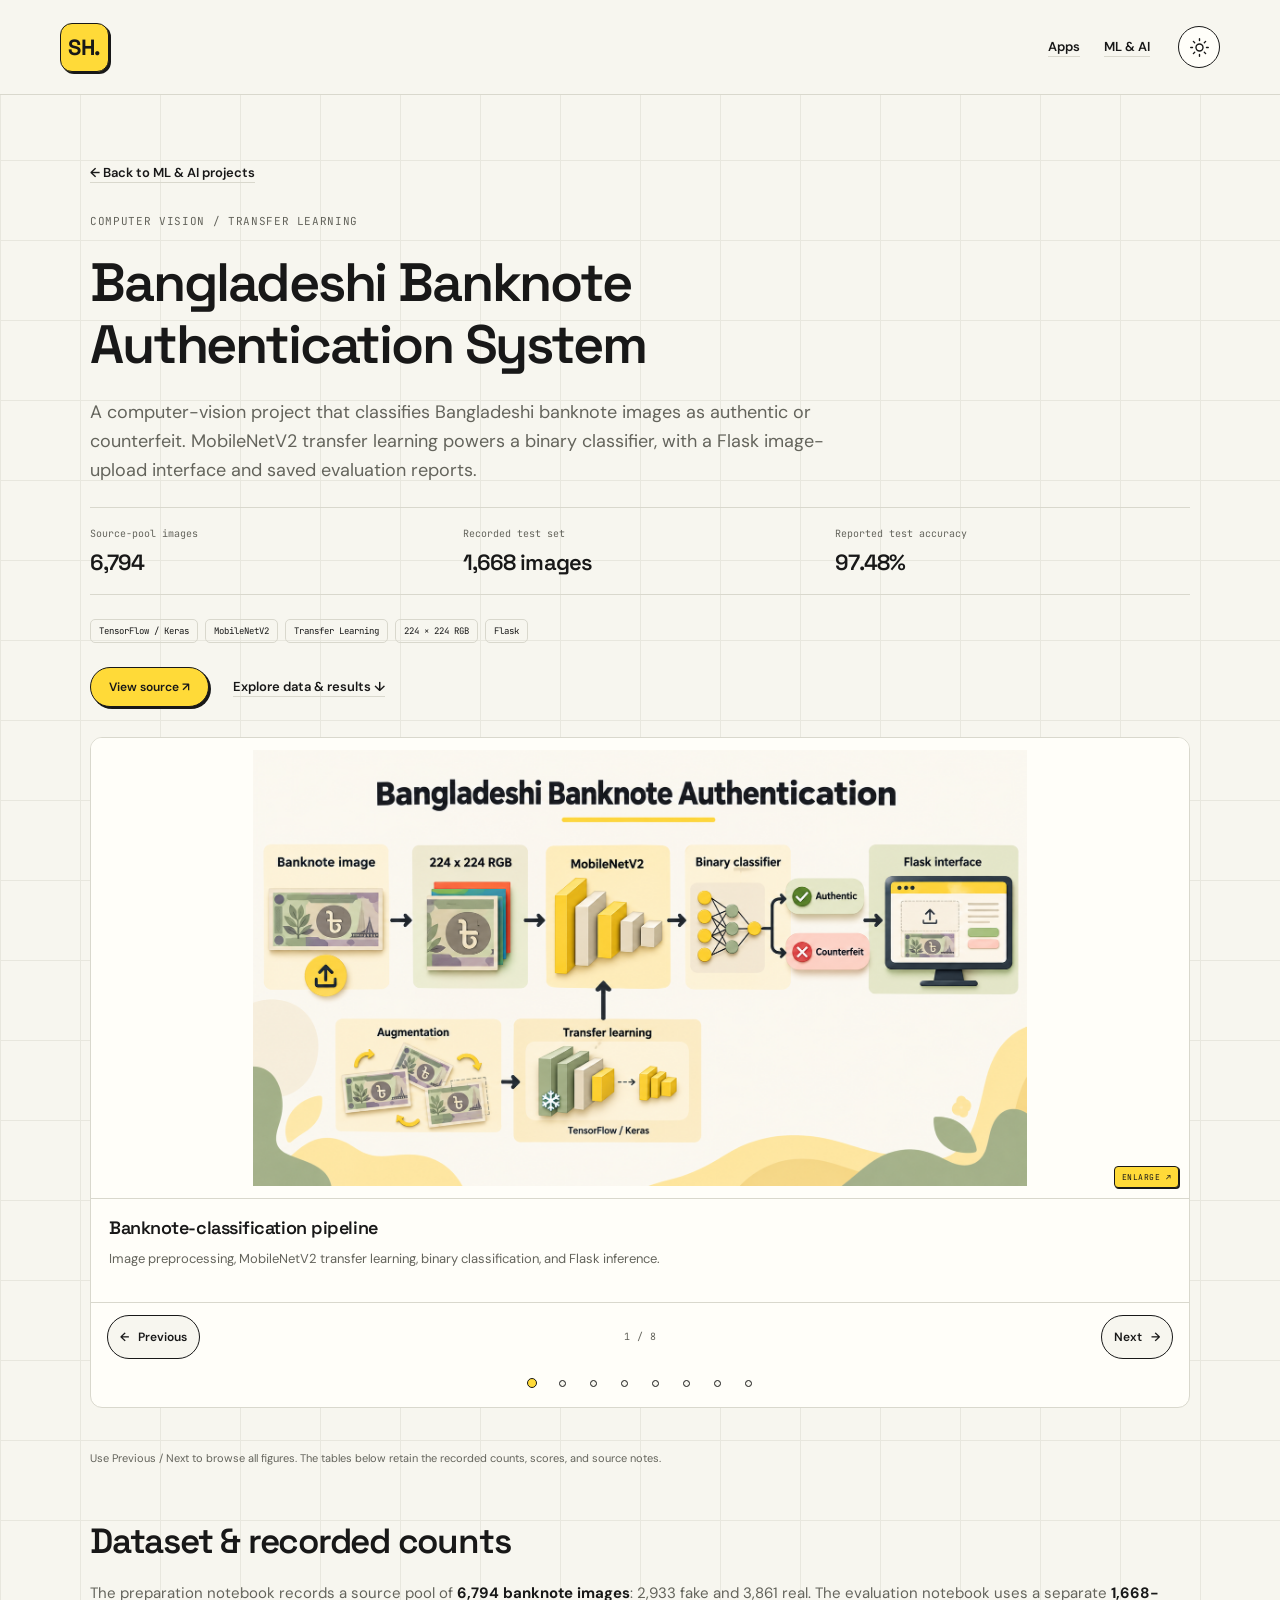
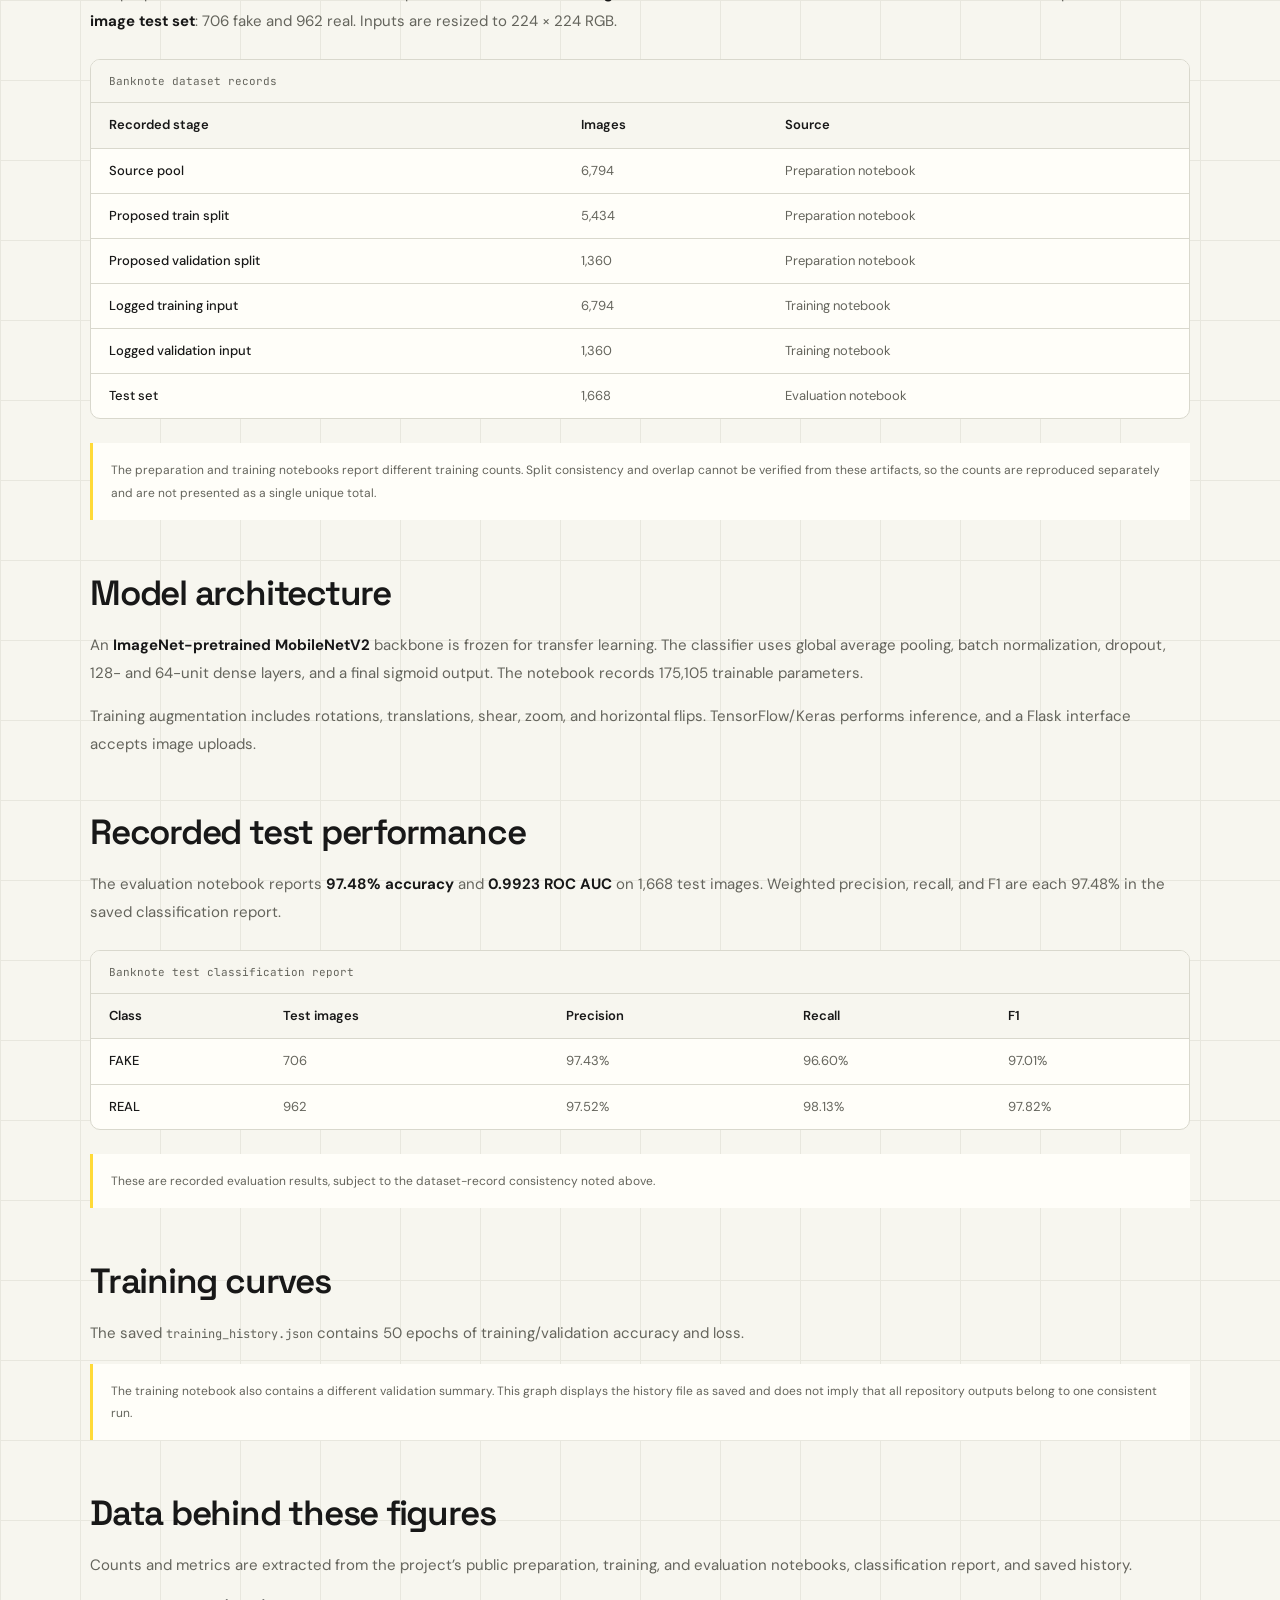
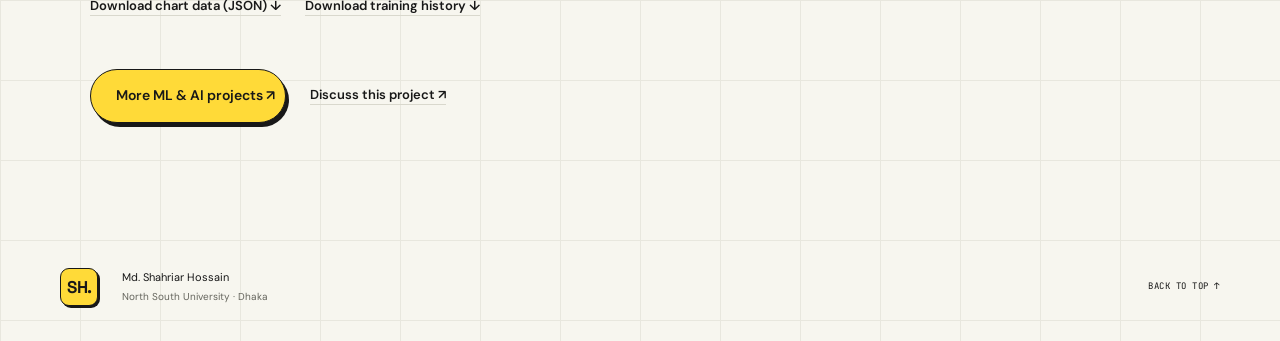
==== commit ca8a5b1b: "Add compact research image carousels and more original project figures" ====
--- a/projects/banknote-authentication.html
+++ b/projects/banknote-authentication.html
@@ -1,10 +1,10 @@
 <!doctype html>
 <html lang="en"><head><meta charset="UTF-8"/><meta name="viewport" content="width=device-width, initial-scale=1"/><meta name="theme-color" content="#f7f6ef"/><title>Bangladeshi Banknote Authentication System — Shahriar Hossain</title><meta name="description" content="A computer-vision project that classifies Bangladeshi banknote images as authentic or counterfeit. MobileNetV2 transfer learning powers a binary classifier, with a Flask image-upload interface and saved evaluation reports."/>
 <script>try { document.documentElement.dataset.theme = localStorage.getItem('shahriar_portfolio_theme') === 'dark' ? 'dark' : 'light'; } catch { document.documentElement.dataset.theme = 'light'; }</script>
-<link rel="preconnect" href="https://fonts.googleapis.com"/><link rel="preconnect" href="https://fonts.gstatic.com" crossorigin/><link href="https://fonts.googleapis.com/css2?family=DM+Sans:wght@400;500;600;700&amp;family=Space+Grotesk:wght@400;500;600;700&amp;family=JetBrains+Mono:wght@400;500&amp;display=swap" rel="stylesheet"/><link rel="stylesheet" href="../styles.css?v=b62952df2559"/><script src="./project-page.js?v=a5abf1762abe" defer></script></head>
+<link rel="preconnect" href="https://fonts.googleapis.com"/><link rel="preconnect" href="https://fonts.gstatic.com" crossorigin/><link href="https://fonts.googleapis.com/css2?family=DM+Sans:wght@400;500;600;700&amp;family=Space+Grotesk:wght@400;500;600;700&amp;family=JetBrains+Mono:wght@400;500&amp;display=swap" rel="stylesheet"/><link rel="stylesheet" href="../styles.css?v=347d2df9d1c9"/><script src="./project-page.js?v=d3bc4cdf9ba0" defer></script><script src="./research-gallery.js?v=d48507a5d8e0" defer></script></head>
 <body><a class="skip-link" href="#main">Skip to content</a><header class="site-header"><nav class="nav shell research-nav" aria-label="Project navigation"><a class="brand" href="../index.html" aria-label="Portfolio home">SH<span class="brand-dot">.</span></a><div class="research-nav-links"><a class="text-link" href="../index.html#apps">Apps</a><a class="text-link" href="../index.html#ai-ml">ML &amp; AI</a></div><button class="icon-button theme-toggle" id="themeToggle" type="button" aria-label="Switch to dark theme" aria-pressed="false"><svg class="sun" viewBox="0 0 24 24" aria-hidden="true"><circle cx="12" cy="12" r="4"/><path d="M12 2v2m0 16v2M2 12h2m16 0h2M5 5l1.5 1.5m11 11L19 19M5 19l1.5-1.5m11-11L19 5"/></svg><svg class="moon" viewBox="0 0 24 24" aria-hidden="true"><path d="M20.6 14a9 9 0 0 1-10.5-10.6A9 9 0 1 0 20.6 14Z"/></svg></button></nav></header>
 <main id="main" class="shell research-page"><a class="text-link" href="../index.html#banknote-authentication">← Back to ML &amp; AI projects</a><span class="section-index mono research-eyebrow">COMPUTER VISION / TRANSFER LEARNING</span><h1>Bangladeshi Banknote Authentication System</h1><p class="research-lead">A computer-vision project that classifies Bangladeshi banknote images as authentic or counterfeit. MobileNetV2 transfer learning powers a binary classifier, with a Flask image-upload interface and saved evaluation reports.</p><dl class="research-metrics"><div><dt>Source-pool images</dt><dd>6,794</dd></div><div><dt>Recorded test set</dt><dd>1,668 images</dd></div><div><dt>Reported test accuracy</dt><dd>97.48%</dd></div></dl><ul class="tech-tags"><li>TensorFlow / Keras</li><li>MobileNetV2</li><li>Transfer Learning</li><li>224 × 224 RGB</li><li>Flask</li></ul><div class="research-actions"><a class="button button-small button-primary" href="https://github.com/Shahriar811/Bangladeshi-Banknote-authentication-system" target="_blank" rel="noopener noreferrer">View source ↗</a><a class="text-link" href="#results">Explore data &amp; results ↓</a></div>
-<figure class="research-figure figure-wide"><button class="figure-preview" type="button" data-preview="../images/projects/research/banknote-generated-pipeline.png" data-preview-kind="chart" data-caption="AI-generated pipeline illustration; the charts below use recorded experiment data." aria-label="Enlarge AI-generated pipeline illustration; the charts below use recorded experiment data."><img src="../images/projects/research/banknote-generated-pipeline.png" width="1672" height="941" alt="AI-generated pipeline illustration; the charts below use recorded experiment data." loading="lazy"/><span class="figure-enlarge mono" aria-hidden="true">ENLARGE ↗</span></button><figcaption>AI-generated pipeline illustration; the charts below use recorded experiment data.</figcaption></figure>
-<div id="results"><section class="research-block"><h2>Dataset &amp; recorded counts</h2><p>The preparation notebook records a source pool of <strong>6,794 banknote images</strong>: 2,933 fake and 3,861 real. The evaluation notebook uses a separate <strong>1,668-image test set</strong>: 706 fake and 962 real. Inputs are resized to 224 × 224 RGB.</p><div class="research-table-wrap" role="region" aria-label="Banknote dataset records" tabindex="0"><table class="research-table"><caption>Banknote dataset records</caption><thead><tr><th scope="col">Recorded stage</th><th scope="col">Images</th><th scope="col">Source</th></tr></thead><tbody><tr><th scope="row">Source pool</th><td>6,794</td><td>Preparation notebook</td></tr><tr><th scope="row">Proposed train split</th><td>5,434</td><td>Preparation notebook</td></tr><tr><th scope="row">Proposed validation split</th><td>1,360</td><td>Preparation notebook</td></tr><tr><th scope="row">Logged training input</th><td>6,794</td><td>Training notebook</td></tr><tr><th scope="row">Logged validation input</th><td>1,360</td><td>Training notebook</td></tr><tr><th scope="row">Test set</th><td>1,668</td><td>Evaluation notebook</td></tr></tbody></table></div><figure class="research-figure figure-wide"><button class="figure-preview" type="button" data-preview="../images/projects/research/banknote-dataset-distribution.png" data-preview-kind="chart" data-caption="Recorded source-pool and test-set class counts; the pools are shown separately." aria-label="Enlarge Recorded source-pool and test-set class counts; the pools are shown separately."><img src="../images/projects/research/banknote-dataset-distribution.png" width="1457" height="859" alt="Recorded source-pool and test-set class counts; the pools are shown separately." loading="lazy"/><span class="figure-enlarge mono" aria-hidden="true">ENLARGE ↗</span></button><figcaption>Recorded source-pool and test-set class counts; the pools are shown separately.</figcaption></figure><p class="data-note">The preparation and training notebooks report different training counts. Split consistency and overlap cannot be verified from these artifacts, so the counts are reproduced separately and are not presented as a single unique total.</p></section><section class="research-block"><h2>Model architecture</h2><p>An <strong>ImageNet-pretrained MobileNetV2</strong> backbone is frozen for transfer learning. The classifier uses global average pooling, batch normalization, dropout, 128- and 64-unit dense layers, and a final sigmoid output. The notebook records 175,105 trainable parameters.</p><p>Training augmentation includes rotations, translations, shear, zoom, and horizontal flips. TensorFlow/Keras performs inference, and a Flask interface accepts image uploads.</p></section><section class="research-block"><h2>Recorded test performance</h2><p>The evaluation notebook reports <strong>97.48% accuracy</strong> and <strong>0.9923 ROC AUC</strong> on 1,668 test images. Weighted precision, recall, and F1 are each 97.48% in the saved classification report.</p><div class="research-gallery"><figure class="research-figure"><button class="figure-preview" type="button" data-preview="../images/projects/research/banknote-test-performance.png" data-preview-kind="chart" data-caption="Recorded test metrics · ROC AUC is shown × 100 for the shared percentage scale." aria-label="Enlarge Recorded test metrics · ROC AUC is shown × 100 for the shared percentage scale."><img src="../images/projects/research/banknote-test-performance.png" width="1458" height="859" alt="Recorded test metrics · ROC AUC is shown × 100 for the shared percentage scale." loading="lazy"/><span class="figure-enlarge mono" aria-hidden="true">ENLARGE ↗</span></button><figcaption>Recorded test metrics · ROC AUC is shown × 100 for the shared percentage scale.</figcaption></figure><figure class="research-figure"><button class="figure-preview" type="button" data-preview="../images/projects/research/banknote-confusion-matrix.png" data-preview-kind="chart" data-caption="Test confusion matrix · 682 fake and 944 real images correctly classified." aria-label="Enlarge Test confusion matrix · 682 fake and 944 real images correctly classified."><img src="../images/projects/research/banknote-confusion-matrix.png" width="1064" height="911" alt="Test confusion matrix · 682 fake and 944 real images correctly classified." loading="lazy"/><span class="figure-enlarge mono" aria-hidden="true">ENLARGE ↗</span></button><figcaption>Test confusion matrix · 682 fake and 944 real images correctly classified.</figcaption></figure></div><div class="research-table-wrap" role="region" aria-label="Banknote test classification report" tabindex="0"><table class="research-table"><caption>Banknote test classification report</caption><thead><tr><th scope="col">Class</th><th scope="col">Test images</th><th scope="col">Precision</th><th scope="col">Recall</th><th scope="col">F1</th></tr></thead><tbody><tr><th scope="row">FAKE</th><td>706</td><td>97.43%</td><td>96.60%</td><td>97.01%</td></tr><tr><th scope="row">REAL</th><td>962</td><td>97.52%</td><td>98.13%</td><td>97.82%</td></tr></tbody></table></div><p class="data-note">These are recorded evaluation results, subject to the dataset-record consistency noted above.</p></section><section class="research-block"><h2>Training curves</h2><p>The saved <code>training_history.json</code> contains 50 epochs of training/validation accuracy and loss.</p><figure class="research-figure figure-wide"><button class="figure-preview" type="button" data-preview="../images/projects/research/banknote-training-curves.png" data-preview-kind="chart" data-caption="Saved training-history curves · a separate artifact from the test evaluation." aria-label="Enlarge Saved training-history curves · a separate artifact from the test evaluation."><img src="../images/projects/research/banknote-training-curves.png" width="1938" height="796" alt="Saved training-history curves · a separate artifact from the test evaluation." loading="lazy"/><span class="figure-enlarge mono" aria-hidden="true">ENLARGE ↗</span></button><figcaption>Saved training-history curves · a separate artifact from the test evaluation.</figcaption></figure><p class="data-note">The training notebook also contains a different validation summary. This graph displays the history file as saved and does not imply that all repository outputs belong to one consistent run.</p></section><section class="research-block"><h2>Data behind these figures</h2><p>Counts and metrics are extracted from the project’s public preparation, training, and evaluation notebooks, classification report, and saved history.</p><div class="research-actions"><a class="text-link" href="./data/banknote-results.json" download>Download chart data (JSON) ↓</a><a class="text-link" href="./data/banknote-training_history.json" download>Download training history ↓</a></div></section></div><div class="research-actions"><a class="button button-primary" href="../index.html#ai-ml">More ML &amp; AI projects ↗</a><a class="text-link" href="mailto:mdshahriarhossain08@gmail.com">Discuss this project ↗</a></div></main>
+
+<div class="project-carousel" data-carousel role="region" aria-roledescription="carousel" aria-label="Banknote authentication image gallery"><figure class="carousel-slide" data-carousel-slide role="group" aria-roledescription="slide" aria-label="1 of 8: Banknote-classification pipeline" aria-hidden="false"><button class="carousel-image" type="button" data-gallery-preview data-preview="../images/projects/research/banknote-generated-pipeline.png" data-preview-kind="chart" data-caption="Banknote-classification pipeline — Image preprocessing, MobileNetV2 transfer learning, binary classification, and Flask inference." aria-label="Enlarge Banknote-classification pipeline"><img src="../images/projects/research/banknote-generated-pipeline.png" width="1672" height="941" alt="Banknote-classification pipeline — Image preprocessing, MobileNetV2 transfer learning, binary classification, and Flask inference." loading="lazy"/><span class="figure-enlarge mono" aria-hidden="true">ENLARGE ↗</span></button><figcaption class="carousel-caption"><h4>Banknote-classification pipeline</h4><p>Image preprocessing, MobileNetV2 transfer learning, binary classification, and Flask inference.</p></figcaption></figure><figure class="carousel-slide" data-carousel-slide role="group" aria-roledescription="slide" aria-label="2 of 8: Recorded test performance" aria-hidden="true" hidden><button class="carousel-image" type="button" data-gallery-preview data-preview="../images/projects/research/banknote-test-performance.png" data-preview-kind="chart" data-caption="Recorded test performance — 97.48% test accuracy on 1,668 images; ROC AUC is shown × 100." aria-label="Enlarge Recorded test performance"><img src="../images/projects/research/banknote-test-performance.png" width="1458" height="859" alt="Recorded test performance — 97.48% test accuracy on 1,668 images; ROC AUC is shown × 100." loading="lazy"/><span class="figure-enlarge mono" aria-hidden="true">ENLARGE ↗</span></button><figcaption class="carousel-caption"><h4>Recorded test performance</h4><p>97.48% test accuracy on 1,668 images; ROC AUC is shown × 100.</p></figcaption></figure><figure class="carousel-slide" data-carousel-slide role="group" aria-roledescription="slide" aria-label="3 of 8: Original banknote samples" aria-hidden="true" hidden><button class="carousel-image" type="button" data-gallery-preview data-preview="../images/projects/research/banknote-dataset-samples.png" data-preview-kind="chart" data-caption="Original banknote samples — Recorded examples from the fake and real source-pool folders." aria-label="Enlarge Original banknote samples"><img src="../images/projects/research/banknote-dataset-samples.png" width="1470" height="594" alt="Original banknote samples — Recorded examples from the fake and real source-pool folders." loading="lazy"/><span class="figure-enlarge mono" aria-hidden="true">ENLARGE ↗</span></button><figcaption class="carousel-caption"><h4>Original banknote samples</h4><p>Recorded examples from the fake and real source-pool folders.</p></figcaption></figure><figure class="carousel-slide" data-carousel-slide role="group" aria-roledescription="slide" aria-label="4 of 8: Sample model predictions" aria-hidden="true" hidden><button class="carousel-image" type="button" data-gallery-preview data-preview="../images/projects/research/banknote-prediction-examples.png" data-preview-kind="chart" data-caption="Sample model predictions — Original actual/predicted labels, including a misclassified example." aria-label="Enlarge Sample model predictions"><img src="../images/projects/research/banknote-prediction-examples.png" width="1530" height="795" alt="Sample model predictions — Original actual/predicted labels, including a misclassified example." loading="lazy"/><span class="figure-enlarge mono" aria-hidden="true">ENLARGE ↗</span></button><figcaption class="carousel-caption"><h4>Sample model predictions</h4><p>Original actual/predicted labels, including a misclassified example.</p></figcaption></figure><figure class="carousel-slide" data-carousel-slide role="group" aria-roledescription="slide" aria-label="5 of 8: Original ROC curve" aria-hidden="true" hidden><button class="carousel-image" type="button" data-gallery-preview data-preview="../images/projects/research/banknote-original-roc-curve.png" data-preview-kind="chart" data-caption="Original ROC curve — Recorded receiver-operating-characteristic curve with AUC 0.9923." aria-label="Enlarge Original ROC curve"><img src="../images/projects/research/banknote-original-roc-curve.png" width="850" height="553" alt="Original ROC curve — Recorded receiver-operating-characteristic curve with AUC 0.9923." loading="lazy"/><span class="figure-enlarge mono" aria-hidden="true">ENLARGE ↗</span></button><figcaption class="carousel-caption"><h4>Original ROC curve</h4><p>Recorded receiver-operating-characteristic curve with AUC 0.9923.</p></figcaption></figure><figure class="carousel-slide" data-carousel-slide role="group" aria-roledescription="slide" aria-label="6 of 8: Test confusion matrix" aria-hidden="true" hidden><button class="carousel-image" type="button" data-gallery-preview data-preview="../images/projects/research/banknote-confusion-matrix.png" data-preview-kind="chart" data-caption="Test confusion matrix — 682 fake and 944 real images were correctly classified in the saved evaluation." aria-label="Enlarge Test confusion matrix"><img src="../images/projects/research/banknote-confusion-matrix.png" width="1064" height="911" alt="Test confusion matrix — 682 fake and 944 real images were correctly classified in the saved evaluation." loading="lazy"/><span class="figure-enlarge mono" aria-hidden="true">ENLARGE ↗</span></button><figcaption class="carousel-caption"><h4>Test confusion matrix</h4><p>682 fake and 944 real images were correctly classified in the saved evaluation.</p></figcaption></figure><figure class="carousel-slide" data-carousel-slide role="group" aria-roledescription="slide" aria-label="7 of 8: Recorded class counts" aria-hidden="true" hidden><button class="carousel-image" type="button" data-gallery-preview data-preview="../images/projects/research/banknote-dataset-distribution.png" data-preview-kind="chart" data-caption="Recorded class counts — Source-pool and test-set counts, displayed separately. Split-record differences are explained on the detail page." aria-label="Enlarge Recorded class counts"><img src="../images/projects/research/banknote-dataset-distribution.png" width="1457" height="859" alt="Recorded class counts — Source-pool and test-set counts, displayed separately. Split-record differences are explained on the detail page." loading="lazy"/><span class="figure-enlarge mono" aria-hidden="true">ENLARGE ↗</span></button><figcaption class="carousel-caption"><h4>Recorded class counts</h4><p>Source-pool and test-set counts, displayed separately. Split-record differences are explained on the detail page.</p></figcaption></figure><figure class="carousel-slide" data-carousel-slide role="group" aria-roledescription="slide" aria-label="8 of 8: Training-history curves" aria-hidden="true" hidden><button class="carousel-image" type="button" data-gallery-preview data-preview="../images/projects/research/banknote-training-curves.png" data-preview-kind="chart" data-caption="Training-history curves — 50 recorded epochs of accuracy and loss; this history is a separate saved artifact." aria-label="Enlarge Training-history curves"><img src="../images/projects/research/banknote-training-curves.png" width="1938" height="796" alt="Training-history curves — 50 recorded epochs of accuracy and loss; this history is a separate saved artifact." loading="lazy"/><span class="figure-enlarge mono" aria-hidden="true">ENLARGE ↗</span></button><figcaption class="carousel-caption"><h4>Training-history curves</h4><p>50 recorded epochs of accuracy and loss; this history is a separate saved artifact.</p></figcaption></figure><div class="carousel-controls"><button class="carousel-control" type="button" data-carousel-prev aria-label="Previous image in Banknote authentication gallery"><span aria-hidden="true">←</span> Previous</button><span class="carousel-count mono" data-carousel-count role="status" aria-live="polite">1 / 8</span><button class="carousel-control" type="button" data-carousel-next aria-label="Next image in Banknote authentication gallery">Next <span aria-hidden="true">→</span></button></div><div class="carousel-dots" role="group" aria-label="Choose an image"><button class="carousel-dot" type="button" data-carousel-dot aria-label="Show image 1: Banknote-classification pipeline" aria-current="true"></button><button class="carousel-dot" type="button" data-carousel-dot aria-label="Show image 2: Recorded test performance"></button><button class="carousel-dot" type="button" data-carousel-dot aria-label="Show image 3: Original banknote samples"></button><button class="carousel-dot" type="button" data-carousel-dot aria-label="Show image 4: Sample model predictions"></button><button class="carousel-dot" type="button" data-carousel-dot aria-label="Show image 5: Original ROC curve"></button><button class="carousel-dot" type="button" data-carousel-dot aria-label="Show image 6: Test confusion matrix"></button><button class="carousel-dot" type="button" data-carousel-dot aria-label="Show image 7: Recorded class counts"></button><button class="carousel-dot" type="button" data-carousel-dot aria-label="Show image 8: Training-history curves"></button></div></div><p class="research-gallery-note">Use Previous / Next to browse all figures. The tables below retain the recorded counts, scores, and source notes.</p><div id="results"><section class="research-block"><h2>Dataset &amp; recorded counts</h2><p>The preparation notebook records a source pool of <strong>6,794 banknote images</strong>: 2,933 fake and 3,861 real. The evaluation notebook uses a separate <strong>1,668-image test set</strong>: 706 fake and 962 real. Inputs are resized to 224 × 224 RGB.</p><div class="research-table-wrap" role="region" aria-label="Banknote dataset records" tabindex="0"><table class="research-table"><caption>Banknote dataset records</caption><thead><tr><th scope="col">Recorded stage</th><th scope="col">Images</th><th scope="col">Source</th></tr></thead><tbody><tr><th scope="row">Source pool</th><td>6,794</td><td>Preparation notebook</td></tr><tr><th scope="row">Proposed train split</th><td>5,434</td><td>Preparation notebook</td></tr><tr><th scope="row">Proposed validation split</th><td>1,360</td><td>Preparation notebook</td></tr><tr><th scope="row">Logged training input</th><td>6,794</td><td>Training notebook</td></tr><tr><th scope="row">Logged validation input</th><td>1,360</td><td>Training notebook</td></tr><tr><th scope="row">Test set</th><td>1,668</td><td>Evaluation notebook</td></tr></tbody></table></div><p class="data-note">The preparation and training notebooks report different training counts. Split consistency and overlap cannot be verified from these artifacts, so the counts are reproduced separately and are not presented as a single unique total.</p></section><section class="research-block"><h2>Model architecture</h2><p>An <strong>ImageNet-pretrained MobileNetV2</strong> backbone is frozen for transfer learning. The classifier uses global average pooling, batch normalization, dropout, 128- and 64-unit dense layers, and a final sigmoid output. The notebook records 175,105 trainable parameters.</p><p>Training augmentation includes rotations, translations, shear, zoom, and horizontal flips. TensorFlow/Keras performs inference, and a Flask interface accepts image uploads.</p></section><section class="research-block"><h2>Recorded test performance</h2><p>The evaluation notebook reports <strong>97.48% accuracy</strong> and <strong>0.9923 ROC AUC</strong> on 1,668 test images. Weighted precision, recall, and F1 are each 97.48% in the saved classification report.</p><div class="research-table-wrap" role="region" aria-label="Banknote test classification report" tabindex="0"><table class="research-table"><caption>Banknote test classification report</caption><thead><tr><th scope="col">Class</th><th scope="col">Test images</th><th scope="col">Precision</th><th scope="col">Recall</th><th scope="col">F1</th></tr></thead><tbody><tr><th scope="row">FAKE</th><td>706</td><td>97.43%</td><td>96.60%</td><td>97.01%</td></tr><tr><th scope="row">REAL</th><td>962</td><td>97.52%</td><td>98.13%</td><td>97.82%</td></tr></tbody></table></div><p class="data-note">These are recorded evaluation results, subject to the dataset-record consistency noted above.</p></section><section class="research-block"><h2>Training curves</h2><p>The saved <code>training_history.json</code> contains 50 epochs of training/validation accuracy and loss.</p><p class="data-note">The training notebook also contains a different validation summary. This graph displays the history file as saved and does not imply that all repository outputs belong to one consistent run.</p></section><section class="research-block"><h2>Data behind these figures</h2><p>Counts and metrics are extracted from the project’s public preparation, training, and evaluation notebooks, classification report, and saved history.</p><div class="research-actions"><a class="text-link" href="./data/banknote-results.json" download>Download chart data (JSON) ↓</a><a class="text-link" href="./data/banknote-training_history.json" download>Download training history ↓</a></div></section></div><div class="research-actions"><a class="button button-primary" href="../index.html#ai-ml">More ML &amp; AI projects ↗</a><a class="text-link" href="mailto:mdshahriarhossain08@gmail.com">Discuss this project ↗</a></div></main>
 <footer class="site-footer shell"><a class="brand" href="../index.html" aria-label="Portfolio home">SH<span class="brand-dot">.</span></a><p>Md. Shahriar Hossain<br/><span>North South University · Dhaka</span></p><a class="back-top mono" href="#main">BACK TO TOP ↑</a></footer>
-<dialog class="image-dialog" id="imageDialog" data-kind="chart" aria-labelledby="previewCaption"><div class="dialog-top"><p id="previewCaption"></p><button class="icon-button" id="closePreview" aria-label="Close image preview">×</button></div><img id="previewImage" alt=""/></dialog></body></html>+<dialog class="image-dialog" id="imageDialog" data-kind="chart" aria-labelledby="previewCaption"><div class="dialog-top"><p id="previewCaption"></p><button class="icon-button" id="closePreview" aria-label="Close image preview">×</button></div><div class="gallery-preview-controls" id="galleryPreviewControls" hidden><button class="carousel-control" type="button" id="galleryPreviewPrev" aria-label="Previous gallery image">← Previous</button><span class="carousel-count mono" id="galleryPreviewCount" role="status" aria-live="polite"></span><button class="carousel-control" type="button" id="galleryPreviewNext" aria-label="Next gallery image">Next →</button><a class="text-link" id="galleryPreviewOriginal" target="_blank" rel="noopener noreferrer">Open full size ↗</a></div><img id="previewImage" alt=""/></dialog></body></html>
--- a/styles.css
+++ b/styles.css
@@ -337,6 +337,16 @@
 .research-card-evidence .research-gallery { margin: 0; }
 .research-figure { margin: 28px 0; min-width: 0; border: 1px solid var(--line); border-radius: 10px; overflow: hidden; background: var(--surface); }
 .research-gallery .research-figure { margin: 0; display: flex; flex-direction: column; }
+.research-gallery .figure-wide { grid-column: 1 / -1; }
+.model-lineup-summary { margin: 24px 0; }
+.model-lineup-summary > h4, .model-lineup-heading { font: 600 19px var(--display); margin: 0 0 18px; }
+.model-lineup { display: grid; grid-template-columns: repeat(4, minmax(0, 1fr)); gap: 20px; margin: 20px 0 28px; }
+.model-lineup-group { min-width: 0; }
+.model-lineup-group h4 { font: 600 13px/1.5 var(--display); margin: 0 0 12px; }
+.model-lineup-group ul { padding: 0; margin: 0; list-style: none; display: flex; flex-wrap: wrap; gap: 6px; }
+.model-lineup-group li { font-size: 11px; line-height: 1.5; padding: 5px 8px; border: 1px solid var(--line); border-radius: 5px; background: var(--paper); }
+@media (max-width: 900px) { .model-lineup { grid-template-columns: repeat(2, minmax(0, 1fr)); } }
+@media (max-width: 600px) { .model-lineup { grid-template-columns: minmax(0, 1fr); gap: 22px; } }
 .figure-preview { position: relative; display: block; width: 100%; padding: 0 0 32px; border: 0; color: #181818; background: #fffef9; cursor: zoom-in; }
 .figure-preview img { width: 100%; height: auto; }
 .research-gallery .figure-preview { flex: 1; display: flex; align-items: center; }
@@ -365,6 +375,9 @@
 .research-nav-links { display: flex; margin-left: auto; gap: 24px; }
 .image-dialog[data-kind="chart"] { width: min(1180px, calc(100% - 32px)); }
 .image-dialog[data-kind="chart"] > img { width: 100%; height: auto; object-fit: contain; }
+.image-dialog[data-kind="tall"] { width: min(1180px, calc(100% - 32px)); overflow: auto; }
+.image-dialog[data-kind="tall"] > img { width: 100%; height: auto; max-height: none; }
+.full-chart-link { display: inline-block; margin-left: 8px; text-decoration: underline; color: var(--ink); }
 @media (max-width: 1050px) {
   .nav-links { gap: 17px; }
   .research-showcase .project-copy { padding: 24px; }
@@ -399,4 +412,46 @@
   .research-nav-links .text-link { font-size: 12px; }
   .research-page .research-actions .button { width: 100%; justify-content: center; }
 }
+/* One contained image at a time keeps research cards compact. */
+.project-carousel { width: 100%; min-width: 0; border: 1px solid var(--line); border-radius: 12px; overflow: hidden; background: var(--surface); color: var(--ink); }
+.carousel-slide { margin: 0; }
+.carousel-image { position: relative; width: 100%; height: 320px; padding: 12px; border: 0; display: block; background: #fffef9; color: #181818; cursor: zoom-in; }
+.carousel-image img { width: 100%; height: 100%; object-fit: contain; }
+.carousel-image .figure-enlarge { bottom: 10px; right: 10px; }
+.carousel-caption { height: 118px; padding: 16px 18px; border-top: 1px solid var(--line); overflow: auto; }
+.carousel-caption h4 { font: 600 15px/1.4 var(--display); margin: 0 0 7px; letter-spacing: -.025em; }
+.carousel-caption p { font-size: 11px; line-height: 1.65; color: var(--muted); margin: 0; }
+.carousel-controls { display: grid; grid-template-columns: minmax(0, 1fr) auto minmax(0, 1fr); gap: 10px; align-items: center; padding: 12px 16px 5px; border-top: 1px solid var(--line); }
+.carousel-control { border: 1px solid var(--ink); background: var(--paper); border-radius: 99px; min-height: 44px; padding: 8px 12px; font: 600 12px var(--body); display: inline-flex; align-items: center; justify-content: center; gap: 9px; }
+.carousel-control:hover { background: var(--yellow); color: #181818; border-color: #181818; }
+[data-carousel-prev] { justify-self: start; }
+[data-carousel-next] { justify-self: end; }
+.carousel-count { font-size: 10px; color: var(--muted); white-space: nowrap; }
+.carousel-dots { display: flex; flex-wrap: wrap; gap: 3px; justify-content: center; padding: 5px 12px 10px; }
+.carousel-dot { width: 28px; height: 28px; padding: 0; border: 0; background: transparent; display: grid; place-items: center; border-radius: 50%; }
+.carousel-dot::before { content: ''; width: 7px; height: 7px; border: 1px solid var(--ink); border-radius: 50%; background: var(--paper); }
+.carousel-dot[aria-current="true"]::before { background: var(--yellow); width: 10px; height: 10px; }
+.research-pipeline-stage { background: var(--paper); color: var(--ink); }
+.research-page > .project-carousel { margin: 30px 0 42px; }
+.research-page > .project-carousel .carousel-image { height: 460px; }
+.research-page > .project-carousel .carousel-caption { height: 104px; }
+.research-page > .project-carousel .carousel-caption h4 { font-size: 18px; }
+.research-page > .project-carousel .carousel-caption p { font-size: 13px; }
+.gallery-preview-controls { position: sticky; top: -1px; z-index: 2; background: var(--paper); border-block: 1px solid var(--line); padding: 10px 0; margin-bottom: 14px; display: flex; flex-wrap: wrap; align-items: center; justify-content: center; gap: 12px; }
+.gallery-preview-controls .text-link { font-size: 12px; }
+.research-gallery-note { font-size: 11px; color: var(--muted); margin-top: 16px; }
+@media (max-width: 800px) { .research-pipeline-stage { padding: 20px; } }
+@media (max-width: 600px) {
+  .carousel-image { height: 235px; padding: 8px; }
+  .carousel-caption { height: 140px; padding: 14px; }
+  .carousel-controls { padding-inline: 12px; gap: 8px; }
+  .carousel-control { font-size: 11px; gap: 6px; padding: 8px 10px; }
+  .research-pipeline-stage { padding: 14px; }
+  .research-page > .project-carousel .carousel-image { height: 280px; }
+  .research-page > .project-carousel .carousel-caption { height: 144px; }
+  .research-page > .project-carousel .carousel-caption h4 { font-size: 16px; }
+  .research-page > .project-carousel .carousel-caption p { font-size: 12px; }
+  .gallery-preview-controls { gap: 8px; }
+  .gallery-preview-controls .text-link { flex-basis: 100%; text-align: center; }
+}
 @media (prefers-reduced-motion: reduce) { html { scroll-behavior: auto; } *, *::before, *::after { transition: none !important; animation: none !important; } }
